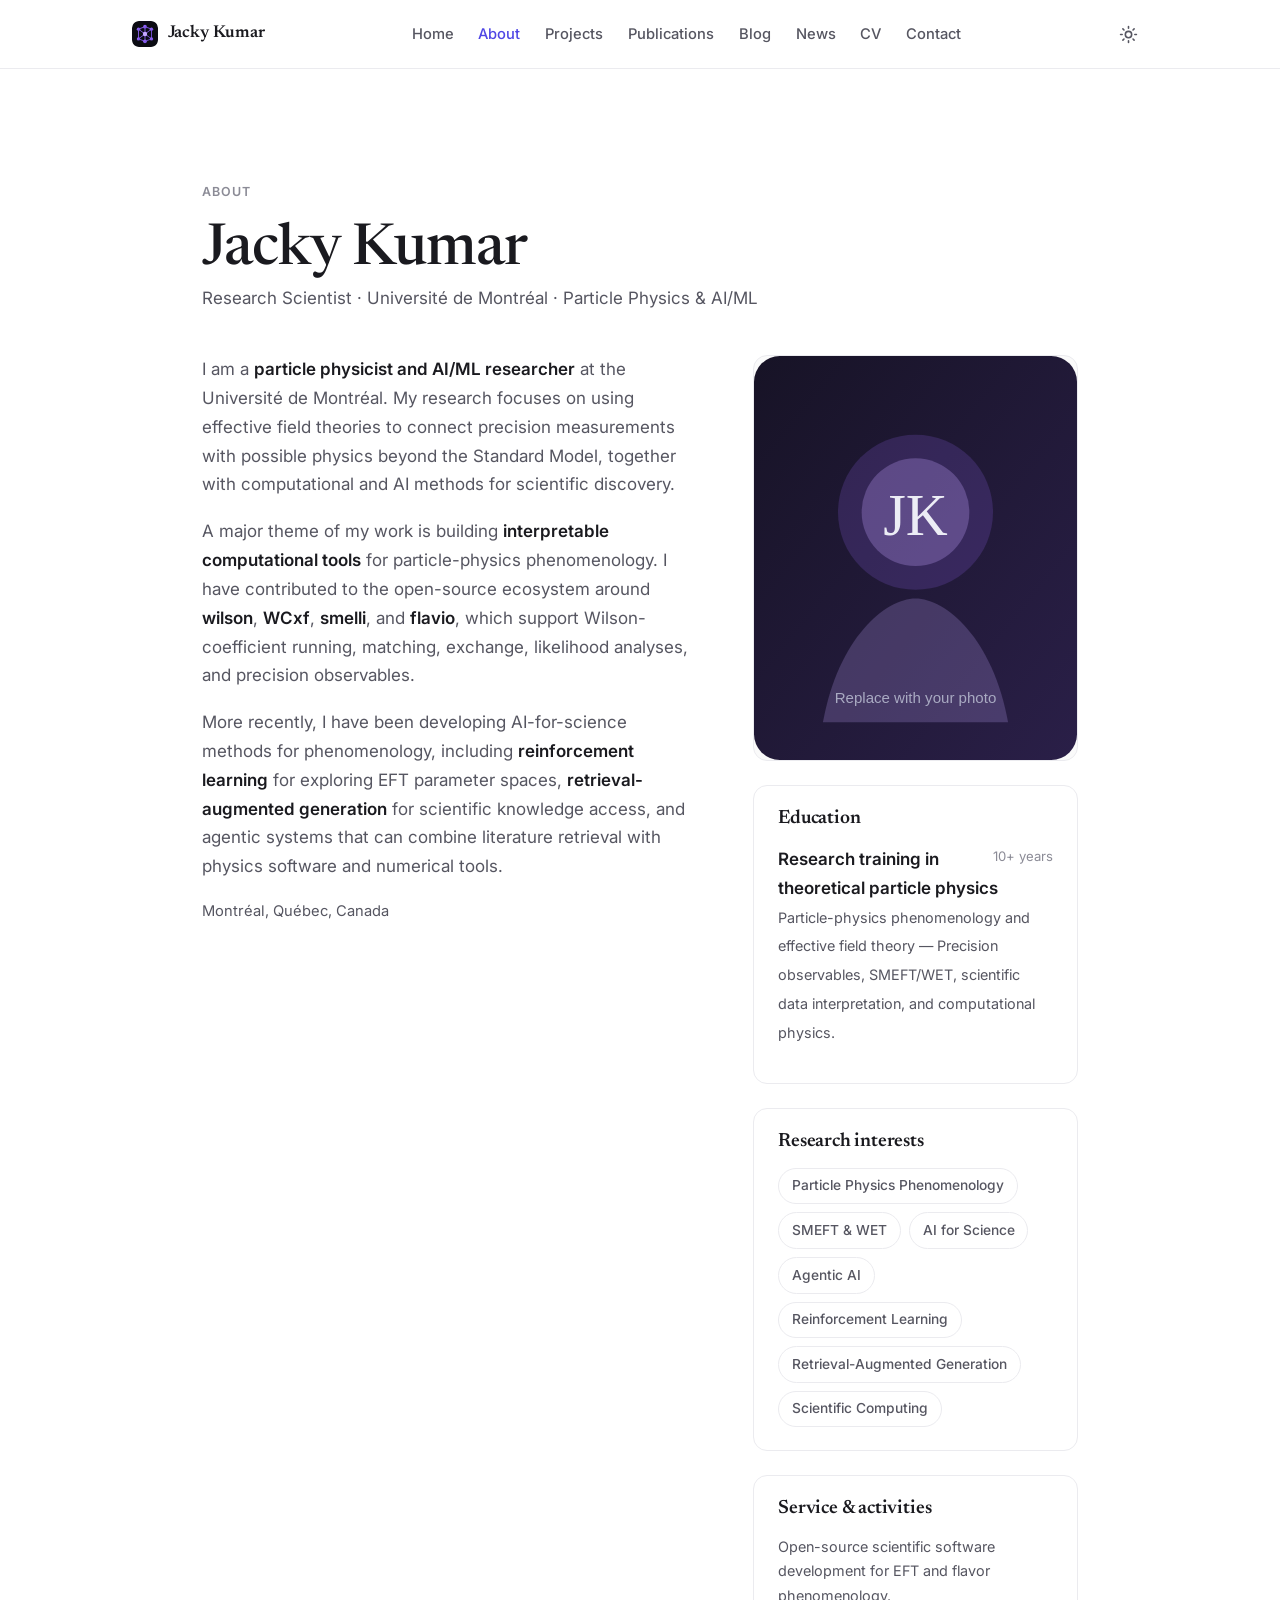
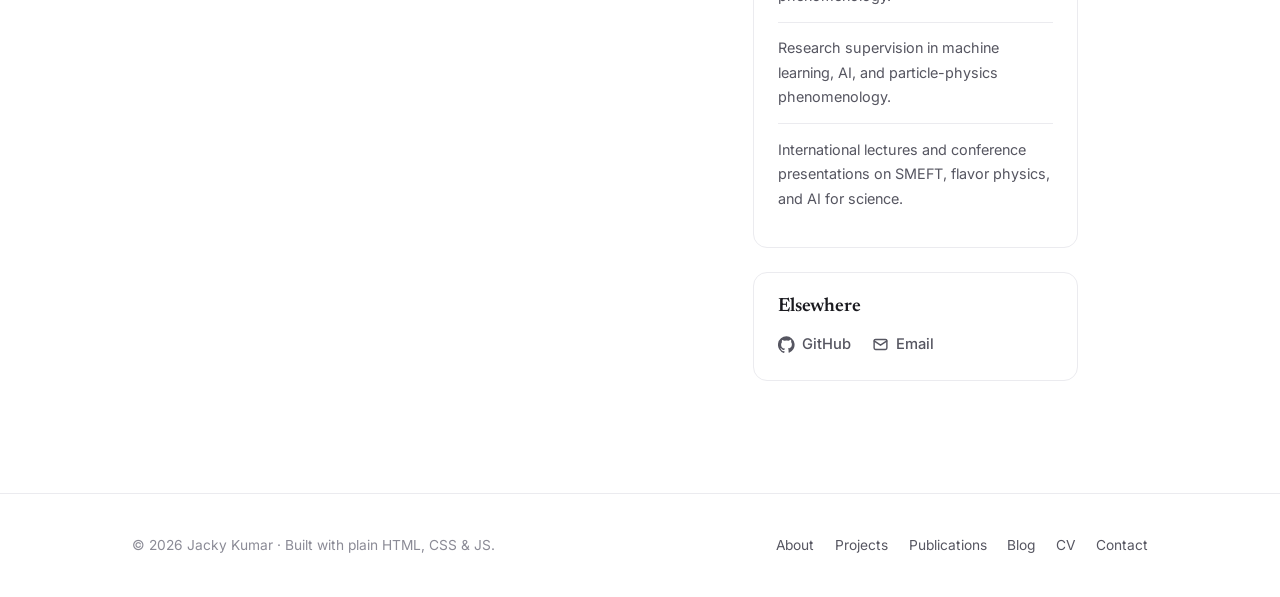
==== about.html @ 8c5b5168 "Jacky Kumar's Webpage" ====
<!DOCTYPE html>
<html lang="en">
<head>
  <meta charset="UTF-8" />
  <meta name="viewport" content="width=device-width, initial-scale=1.0" />
  <title>About — Jacky Kumar</title>
  <meta name="description" content="About Jacky Kumar — Research Scientist at Université de Montréal working on particle-physics phenomenology, effective field theory, AI for science, and scientific computing." />
  <link rel="canonical" href="https://jackypheno.github.io/about.html" />
  <meta property="og:type" content="profile" />
  <meta property="og:title" content="About — Jacky Kumar" />
  <meta property="og:description" content="Particle physicist and AI/ML researcher — SMEFT/WET, AI for science, and scientific computing." />
  <meta property="og:url" content="https://jackypheno.github.io/about.html" />
  <meta property="og:image" content="https://jackypheno.github.io/assets/img/og-image.svg" />
  <meta name="twitter:card" content="summary_large_image" />
  <link rel="icon" type="image/svg+xml" href="assets/img/favicon.svg" />
  <link rel="preconnect" href="https://fonts.googleapis.com" />
  <link rel="preconnect" href="https://fonts.gstatic.com" crossorigin />
  <link href="https://fonts.googleapis.com/css2?family=Inter:wght@400;500;600&family=Newsreader:opsz,wght@6..72,400;6..72,500;6..72,600&display=swap" rel="stylesheet" />
  <link rel="stylesheet" href="assets/css/style.css" />
</head>
<body>
  <header class="site-header">
    <nav class="nav" aria-label="Primary">
      <a class="brand" href="index.html"><img class="mark" src="assets/img/favicon.svg" alt="" width="30" height="30" />Jacky Kumar</a>
      <ul class="nav-links" id="nav-links">
        <li><a href="index.html">Home</a></li>
        <li><a href="about.html">About</a></li>
        <li><a href="projects.html" data-match="project">Projects</a></li>
        <li><a href="publications.html">Publications</a></li>
        <li><a href="blog.html" data-match="blog">Blog</a></li>
        <li><a href="news.html">News</a></li>
        <li><a href="cv.html">CV</a></li>
        <li><a href="contact.html">Contact</a></li>
      </ul>
      <div class="nav-right">
        <button class="icon-btn theme-toggle" data-theme-toggle aria-label="Toggle dark mode">
          <svg class="sun" viewBox="0 0 24 24" fill="none" stroke="currentColor" stroke-width="2" stroke-linecap="round"><circle cx="12" cy="12" r="4"/><path d="M12 2v2M12 20v2M4.9 4.9l1.4 1.4M17.7 17.7l1.4 1.4M2 12h2M20 12h2M4.9 19.1l1.4-1.4M17.7 6.3l1.4-1.4"/></svg>
          <svg class="moon" viewBox="0 0 24 24" fill="currentColor"><path d="M21 12.8A9 9 0 1 1 11.2 3a7 7 0 0 0 9.8 9.8Z"/></svg>
        </button>
        <button class="icon-btn nav-toggle" data-nav-toggle aria-label="Menu" aria-expanded="false" aria-controls="nav-links">
          <svg viewBox="0 0 24 24" fill="none" stroke="currentColor" stroke-width="2" stroke-linecap="round"><path d="M4 6h16M4 12h16M4 18h16"/></svg>
        </button>
      </div>
    </nav>
  </header>

  <main>
    <section class="section">
      <div class="container">
        <div class="kicker reveal">About</div>
        <h1 class="reveal" style="max-width:20ch">Jacky Kumar</h1>
        <p class="role reveal" style="color:var(--text-soft)">Research Scientist · Université de Montréal · Particle Physics & AI/ML</p>

        <div class="split mt-4">
          <div class="prose reveal" id="bio"></div>
          <aside class="stack reveal">
            <div class="about-portrait">
              <img src="assets/img/profile.svg" alt="Jacky Kumar"
                   onerror="this.parentNode.innerHTML='&lt;div class=\'portrait-fallback\'&gt;FH&lt;/div&gt;';" />
            </div>
            <div class="info-card">
              <h3>Education</h3>
              <ul class="info-list" id="education"></ul>
            </div>
            <div class="info-card">
              <h3>Research interests</h3>
              <ul class="chips" id="interests" style="margin-top:0.5rem"></ul>
            </div>
            <div class="info-card">
              <h3>Service &amp; activities</h3>
              <ul class="info-list" id="service"></ul>
            </div>
            <div class="info-card">
              <h3>Elsewhere</h3>
              <div class="social-row" id="social" style="margin-top:0.5rem"></div>
            </div>
          </aside>
        </div>
      </div>
    </section>
  </main>

  <footer class="site-footer">
    <div class="footer-inner">
      <p>© <span id="year"></span> Jacky Kumar · Built with plain HTML, CSS &amp; JS.</p>
      <nav class="footer-nav" aria-label="Footer">
        <a href="about.html">About</a><a href="projects.html">Projects</a><a href="publications.html">Publications</a><a href="blog.html">Blog</a><a href="cv.html">CV</a><a href="contact.html">Contact</a>
      </nav>
    </div>
  </footer>

  <script src="assets/data/site.js"></script>
  <script src="assets/js/main.js"></script>
  <script src="assets/js/render.js"></script>
  <script>
    document.getElementById("year").textContent = new Date().getFullYear();
    var S = window.SITE, I = window.ICONS;
    // bio
    document.getElementById("bio").innerHTML = S.bio.map(function (p) { return "<p>" + p + "</p>"; }).join("") +
      '<p class="muted" style="font-size:0.92rem">' + S.profile.location + '</p>';
    // education
    document.getElementById("education").innerHTML = S.education.map(function (e) {
      return '<li><span class="period">' + (e.period || "") + '</span><span class="primary">' + e.degree + '</span><br><span class="secondary">' + e.org + (e.note ? ' — ' + e.note : "") + '</span></li>';
    }).join("");
    // interests
    Render.interests("interests");
    // service
    document.getElementById("service").innerHTML = S.service.map(function (s) { return '<li class="secondary">' + s + '</li>'; }).join("");
    // social
    var L = S.profile.links, social = "";
    function link(url, icon, label) { return url ? '<a href="' + url + '" target="_blank" rel="noopener">' + I[icon] + label + '</a>' : ""; }
    social += link(L.github, "github", "GitHub");
    social += link(L.scholar, "scholar", "Scholar");
    social += link(L.openreview, "openreview", "OpenReview");
    social += link(L.dblp, "dblp", "DBLP");
    social += link(L.linkedin, "linkedin", "LinkedIn");
    social += '<a href="mailto:' + S.profile.email + '">' + I.mail + 'Email</a>';
    document.getElementById("social").innerHTML = social;
  </script>
</body>
</html>
---- assets/css/style.css ----
/* ==========================================================================
   Jacky Kumar — academic site
   Minimal by design: two fonts, one accent, whitespace does the work.
   ========================================================================== */

:root {
  /* near-white surfaces */
  --bg: #ffffff;
  --bg-soft: #fafafa;
  --surface: #ffffff;
  --border: #ebebef;
  --border-strong: #dcdce2;

  /* text — hierarchy via weight/size, not colour */
  --text: #1a1a1f;
  --text-soft: #565661;
  --text-faint: #8b8b96;

  /* one accent, used sparingly */
  --accent: #4f46e5;
  --accent-soft: #f0efff;

  --font-sans: "Inter", ui-sans-serif, system-ui, -apple-system, "Segoe UI", Roboto, Helvetica, Arial, sans-serif;
  --font-serif: "Newsreader", ui-serif, Georgia, "Times New Roman", serif;

  --maxw: 940px;
  --maxw-wide: 1080px;
  --radius: 14px;
  --radius-sm: 10px;
  --shadow: 0 1px 3px rgba(20, 20, 40, 0.05);
  --shadow-hover: 0 6px 24px rgba(20, 20, 40, 0.07);
  --space: clamp(4rem, 9vw, 7rem);
  --header-h: 68px;
}

[data-theme="dark"] {
  --bg: #0f0f13;
  --bg-soft: #131318;
  --surface: #16161c;
  --border: #26262e;
  --border-strong: #33333d;
  --text: #ededf2;
  --text-soft: #a6a6b3;
  --text-faint: #71717f;
  --accent: #a29bff;
  --accent-soft: #1c1b2e;
  --shadow: 0 1px 3px rgba(0, 0, 0, 0.4);
  --shadow-hover: 0 8px 30px rgba(0, 0, 0, 0.45);
}

*, *::before, *::after { box-sizing: border-box; }
html { -webkit-text-size-adjust: 100%; scroll-behavior: smooth; }
@media (prefers-reduced-motion: reduce) {
  html { scroll-behavior: auto; }
  *, *::before, *::after { animation: none !important; transition: none !important; }
}
body {
  margin: 0;
  font-family: var(--font-sans);
  background: var(--bg);
  color: var(--text);
  font-size: 17px;
  line-height: 1.7;
  -webkit-font-smoothing: antialiased;
  text-rendering: optimizeLegibility;
  transition: background 0.3s ease, color 0.3s ease;
}
img { max-width: 100%; display: block; }
a { color: var(--accent); text-decoration: none; }
a:hover { text-decoration: underline; text-underline-offset: 3px; }

h1, h2, h3, h4 { font-family: var(--font-serif); font-weight: 500; line-height: 1.15; letter-spacing: -0.015em; color: var(--text); margin: 0; }
h1 { font-size: clamp(2.4rem, 5.5vw, 3.6rem); }
h2 { font-size: clamp(1.6rem, 3.2vw, 2.2rem); }
h3 { font-size: 1.2rem; font-weight: 600; letter-spacing: -0.01em; }
p { margin: 0 0 1.1rem; }
:focus-visible { outline: 2px solid var(--accent); outline-offset: 3px; border-radius: 3px; }
::selection { background: var(--accent-soft); }

.container { max-width: var(--maxw); margin: 0 auto; padding: 0 clamp(1.25rem, 5vw, 2rem); }
.container--wide { max-width: var(--maxw-wide); }
.section { padding: var(--space) 0; }
.section + .section { border-top: 1px solid var(--border); }
.muted { color: var(--text-soft); }
.faint { color: var(--text-faint); }
.center { text-align: center; }
.sr-only { position: absolute; width: 1px; height: 1px; padding: 0; margin: -1px; overflow: hidden; clip: rect(0,0,0,0); border: 0; }

/* small section label */
.kicker {
  font-size: 0.78rem; font-weight: 600; letter-spacing: 0.09em; text-transform: uppercase;
  color: var(--text-faint); margin-bottom: 1rem;
}

/* ---------------------------------------------------------------- header */
.site-header {
  position: sticky; top: 0; z-index: 50;
  background: var(--bg);
  border-bottom: 1px solid var(--border);
}
.nav {
  height: var(--header-h);
  display: flex; align-items: center; justify-content: space-between;
  max-width: var(--maxw-wide); margin: 0 auto; padding: 0 clamp(1.25rem, 5vw, 2rem);
}
.brand { display: flex; align-items: center; gap: 0.6rem; font-family: var(--font-serif); font-weight: 600; font-size: 1.08rem; color: var(--text); letter-spacing: -0.01em; }
.brand:hover { text-decoration: none; }
.brand .mark { width: 26px; height: 26px; flex: none; border-radius: 7px; }
.nav-links { display: flex; align-items: center; gap: 0.15rem; list-style: none; margin: 0; padding: 0; }
.nav-links a {
  color: var(--text-soft); font-size: 0.92rem; font-weight: 500;
  padding: 0.4rem 0.7rem; border-radius: 8px;
}
.nav-links a:hover { color: var(--text); text-decoration: none; }
.nav-links a.active { color: var(--accent); }
.nav-right { display: flex; align-items: center; gap: 0.3rem; }

.icon-btn {
  display: inline-grid; place-items: center; width: 40px; height: 40px; border-radius: 9px;
  background: transparent; border: 1px solid transparent; color: var(--text-soft); cursor: pointer;
  transition: color 0.15s, border-color 0.15s;
}
.icon-btn:hover { color: var(--text); border-color: var(--border-strong); }
.icon-btn svg { width: 19px; height: 19px; }
.theme-toggle .moon { display: none; }
[data-theme="dark"] .theme-toggle .sun { display: none; }
[data-theme="dark"] .theme-toggle .moon { display: block; }
.nav-toggle { display: none; }

@media (max-width: 760px) {
  .nav-toggle { display: inline-grid; }
  .nav-links {
    position: fixed; inset: var(--header-h) 0 auto 0; flex-direction: column; align-items: stretch; gap: 0;
    background: var(--surface); border-bottom: 1px solid var(--border);
    padding: 0.6rem clamp(1.25rem, 5vw, 2rem) 1rem;
    transform: translateY(-6px); opacity: 0; pointer-events: none;
    transition: opacity 0.16s ease, transform 0.16s ease;
  }
  .nav-links.open { transform: translateY(0); opacity: 1; pointer-events: auto; }
  .nav-links a { padding: 0.7rem 0.2rem; font-size: 1rem; border-bottom: 1px solid var(--border); }
  .nav-links li:last-child a { border-bottom: 0; }
}

/* ------------------------------------------------------------------- hero */
.hero { padding: clamp(3.5rem, 9vw, 6.5rem) 0 var(--space); }
.hero-layout { display: grid; grid-template-columns: 1fr 300px; gap: clamp(2rem, 6vw, 4.5rem); align-items: center; }
@media (max-width: 820px) { .hero-layout { grid-template-columns: 1fr; gap: 2.5rem; } .hero-portrait { order: -1; } }
.hero-eyebrow { font-size: 0.82rem; font-weight: 600; letter-spacing: 0.08em; text-transform: uppercase; color: var(--accent); margin-bottom: 1.4rem; }
.hero h1 { margin-bottom: 1rem; }
.hero .role { font-size: 1.2rem; color: var(--text); font-weight: 500; margin-bottom: 0.3rem; }
.hero .affil { color: var(--text-faint); font-size: 1rem; margin-bottom: 1.8rem; }
.hero .lede { font-size: 1.16rem; color: var(--text-soft); max-width: 46ch; margin-bottom: 2rem; }
.hero-actions { display: flex; flex-wrap: wrap; gap: 0.7rem; align-items: center; }

.hero-portrait { width: 300px; max-width: 72vw; aspect-ratio: 4 / 5; justify-self: end; }
@media (max-width: 820px) { .hero-portrait { justify-self: start; width: 240px; } }
.hero-portrait .frame { width: 100%; height: 100%; border-radius: var(--radius); overflow: hidden; border: 1px solid var(--border); background: var(--bg-soft); }
.hero-portrait img { width: 100%; height: 100%; object-fit: cover; object-position: 50% 30%; }
.portrait-fallback {
  width: 100%; height: 100%; display: grid; place-items: center;
  font-family: var(--font-serif); font-weight: 500; font-size: 3rem; color: var(--accent);
  background: var(--accent-soft);
}

/* ---------------------------------------------------------------- buttons */
.btn {
  display: inline-flex; align-items: center; gap: 0.45rem;
  font-weight: 500; font-size: 0.94rem; line-height: 1;
  padding: 0.72rem 1.15rem; border-radius: 9px; cursor: pointer;
  border: 1px solid var(--border-strong); background: var(--surface); color: var(--text);
  transition: border-color 0.15s, color 0.15s, background 0.15s;
}
.btn:hover { border-color: var(--text-faint); text-decoration: none; }
.btn svg { width: 16px; height: 16px; }
.btn--primary { background: var(--accent); border-color: var(--accent); color: #fff; }
.btn--primary:hover { background: var(--accent); border-color: var(--accent); opacity: 0.92; color: #fff; }
.btn--sm { padding: 0.5rem 0.85rem; font-size: 0.86rem; }
.textlink { color: var(--accent); font-weight: 500; font-size: 0.94rem; }

/* -------------------------------------------------------------- section head */
.section-head { margin-bottom: 2.5rem; }
.section-head h2 { max-width: 24ch; }
.section-head p { margin: 0.7rem 0 0; color: var(--text-soft); max-width: 52ch; }
.head-row { display: flex; align-items: baseline; justify-content: space-between; gap: 1rem; flex-wrap: wrap; }

/* --------------------------------------------------------------- chips */
.chips { display: flex; flex-wrap: wrap; gap: 0.5rem; padding: 0; margin: 0; list-style: none; }
.chip {
  font-size: 0.86rem; font-weight: 500; color: var(--text-soft);
  border: 1px solid var(--border); padding: 0.35rem 0.8rem; border-radius: 999px;
}

/* --------------------------------------------------------- project cards */
.card-grid { display: grid; grid-template-columns: repeat(auto-fill, minmax(300px, 1fr)); gap: 1.2rem; }
.pcard {
  display: flex; flex-direction: column;
  background: var(--surface); border: 1px solid var(--border); border-radius: var(--radius);
  overflow: hidden;
  transition: border-color 0.18s ease, box-shadow 0.18s ease;
}
.pcard:hover { border-color: var(--border-strong); box-shadow: var(--shadow-hover); }
.pcard-thumb { display: block; height: 130px; background: var(--accent-soft); border-bottom: 1px solid var(--border); }
.pcard-thumb .thumb-svg { width: 100%; height: 100%; display: block; }
.pcard-body { display: flex; flex-direction: column; gap: 0.7rem; padding: 1.35rem 1.5rem 1.4rem; flex: 1; }
.pcard h3 { font-size: 1.24rem; font-family: var(--font-serif); font-weight: 600; letter-spacing: -0.01em; }
.pcard h3 a { color: var(--text); }
.pcard h3 a:hover { color: var(--accent); text-decoration: none; }
.pcard .teaser { color: var(--text-soft); font-size: 0.96rem; margin: 0; flex: 1; }
.pcard-links { display: flex; flex-wrap: wrap; align-items: center; gap: 0.6rem 0.9rem; margin-top: 0.4rem; }
.pcard-links .details { margin-left: auto; font-size: 0.88rem; font-weight: 500; color: var(--accent); }
.pcard-links .details:hover { text-decoration: none; }

/* status badge — neutral by default; accent for confirmed work */
.badge {
  display: inline-flex; align-items: center; gap: 0.4rem; align-self: flex-start;
  font-size: 0.74rem; font-weight: 600; letter-spacing: 0.02em;
  padding: 0.26rem 0.62rem; border-radius: 999px;
  border: 1px solid var(--border-strong); color: var(--text-soft); background: transparent;
}
.badge::before { content: ""; width: 6px; height: 6px; border-radius: 50%; background: var(--text-faint); }
.badge--accepted, .badge--published { color: var(--accent); border-color: color-mix(in srgb, var(--accent) 30%, var(--border)); }
.badge--accepted::before, .badge--published::before { background: var(--accent); }

/* inline link pills (publications, cards, detail) */
.pill {
  display: inline-flex; align-items: center; gap: 0.34rem;
  font-size: 0.85rem; font-weight: 500; color: var(--text-soft);
}
.pill:hover { color: var(--accent); text-decoration: none; }
.pill svg { width: 14px; height: 14px; }

/* -------------------------------------------------------- publications */
.pub-controls { display: flex; flex-wrap: wrap; gap: 0.4rem; margin-bottom: 2rem; }
.pub-controls button {
  font: inherit; font-size: 0.86rem; font-weight: 500; cursor: pointer;
  padding: 0.35rem 0.85rem; border-radius: 999px;
  border: 1px solid var(--border); background: transparent; color: var(--text-soft);
  transition: color 0.15s, border-color 0.15s;
}
.pub-controls button:hover { color: var(--text); border-color: var(--border-strong); }
.pub-controls button.active { color: var(--accent); border-color: color-mix(in srgb, var(--accent) 35%, var(--border)); }

.pub-list { display: flex; flex-direction: column; }
.pub { display: grid; grid-template-columns: 56px 1fr; gap: 1.2rem; padding: 1.6rem 0; border-top: 1px solid var(--border); }
.pub:first-child { border-top: 0; }
.pub-year { font-family: var(--font-serif); font-size: 1.05rem; color: var(--text-faint); padding-top: 0.15rem; }
.pub-main h3 { font-size: 1.12rem; font-family: var(--font-serif); font-weight: 600; line-height: 1.3; margin-bottom: 0.4rem; }
.pub-main h3 a { color: var(--text); }
.pub-main h3 a:hover { color: var(--accent); text-decoration: none; }
.pub-authors { color: var(--text-soft); font-size: 0.92rem; margin: 0 0 0.15rem; }
.pub-venue { color: var(--text-faint); font-size: 0.9rem; font-style: italic; margin: 0 0 0.85rem; }
.pub-links { display: flex; flex-wrap: wrap; gap: 0.6rem 1rem; align-items: center; }
@media (max-width: 520px) { .pub { grid-template-columns: 1fr; gap: 0.4rem; } }

/* --------------------------------------------------------------- prose */
.prose { max-width: 68ch; }
.prose p, .prose li { color: var(--text-soft); }
.prose h2 { margin: 2.8rem 0 1rem; }
.prose h2:first-child { margin-top: 0; }
.prose h3 { margin: 2rem 0 0.6rem; }
.prose ul { padding-left: 1.15rem; margin: 0 0 1.1rem; }
.prose li { margin-bottom: 0.5rem; }
.prose strong { color: var(--text); font-weight: 600; }

/* ------------------------------------------------------ project detail */
.detail-hero { padding: clamp(2.5rem, 6vw, 4rem) 0 clamp(2rem, 4vw, 3rem); border-bottom: 1px solid var(--border); }
.breadcrumb { font-size: 0.86rem; color: var(--text-faint); margin-bottom: 1.4rem; }
.breadcrumb a { color: var(--text-soft); }
.detail-hero h1 { font-size: clamp(2rem, 4.5vw, 2.9rem); margin: 0.8rem 0 0.8rem; }
.detail-hero .subtitle { font-size: 1.15rem; color: var(--text-soft); max-width: 52ch; margin: 0; }
.detail-cat { font-size: 0.78rem; font-weight: 600; letter-spacing: 0.08em; text-transform: uppercase; color: var(--text-faint); }
.detail-authors { color: var(--text); font-size: 1.05rem; margin: 1rem 0 0; }
.detail-authors strong { font-weight: 600; }
.detail-meta { display: flex; flex-wrap: wrap; gap: 0.6rem 1rem; align-items: center; color: var(--text-soft); font-size: 0.92rem; margin-top: 0.8rem; }
.detail-venue em { font-style: italic; }
.detail-links { display: flex; flex-wrap: wrap; gap: 0.7rem; margin-top: 1.6rem; }
.detail-body h2 { font-size: 1.35rem; }
.figure-grid { display: grid; grid-template-columns: repeat(auto-fit, minmax(240px, 1fr)); gap: 1rem; margin: 0.5rem 0 1.1rem; }
.figure-grid figure { margin: 0; border: 1px solid var(--border); border-radius: var(--radius-sm); overflow: hidden; background: var(--surface); }
.figure-grid img { width: 100%; background: #fff; }
.figure-grid figcaption { font-size: 0.83rem; color: var(--text-faint); padding: 0.65rem 0.85rem; }
.poster-embed { width: 100%; aspect-ratio: 16 / 9; border: 1px solid var(--border); border-radius: var(--radius-sm); overflow: hidden; background: var(--bg-soft); margin: 0.4rem 0 1rem; }
.poster-embed iframe { width: 100%; height: 100%; border: 0; display: block; }
@media (max-width: 620px) { .poster-embed { aspect-ratio: 3 / 4; } }
.todo-note {
  border: 1px dashed var(--border-strong); border-radius: var(--radius-sm);
  padding: 0.85rem 1.05rem; color: var(--text-soft); font-size: 0.92rem; background: var(--bg-soft);
}
.todo-note code { font-size: 0.85em; background: var(--surface); border: 1px solid var(--border); padding: 0.05rem 0.35rem; border-radius: 5px; }

/* -------------------------------------------------------------- timeline */
.timeline { display: flex; flex-direction: column; }
.tl-item { display: grid; grid-template-columns: 92px 1fr; gap: 1.4rem; padding: 1.3rem 0; border-top: 1px solid var(--border); }
.tl-item:first-child { border-top: 0; }
.tl-date { font-size: 0.82rem; font-weight: 600; letter-spacing: 0.04em; text-transform: uppercase; color: var(--text-faint); padding-top: 0.1rem; }
.tl-body { color: var(--text-soft); }
@media (max-width: 520px) { .tl-item { grid-template-columns: 1fr; gap: 0.3rem; } }

/* ------------------------------------------------------------ layout */
.split { display: grid; grid-template-columns: 1.5fr 1fr; gap: clamp(2rem, 5vw, 4rem); align-items: start; }
@media (max-width: 820px) { .split { grid-template-columns: 1fr; gap: 2.5rem; } }
.grid-2 { display: grid; grid-template-columns: repeat(auto-fit, minmax(240px, 1fr)); gap: 1.2rem; }
.stack { display: flex; flex-direction: column; gap: 1.5rem; }

.info-block h3 { margin-bottom: 0.9rem; }
.info-card { border: 1px solid var(--border); border-radius: var(--radius); padding: 1.4rem 1.5rem; }
.info-card h3 { margin-bottom: 0.9rem; }
.info-list { list-style: none; padding: 0; margin: 0; }
.info-list li { padding: 0.85rem 0; border-top: 1px solid var(--border); }
.info-list li:first-child { border-top: 0; padding-top: 0; }
.info-list .primary { color: var(--text); font-weight: 600; }
.info-list .secondary { color: var(--text-soft); font-size: 0.9rem; }
.info-list .period { color: var(--text-faint); font-size: 0.82rem; float: right; margin-left: 1rem; }

.about-portrait { width: 100%; aspect-ratio: 4 / 5; border-radius: var(--radius); overflow: hidden; border: 1px solid var(--border); background: var(--bg-soft); }
.about-portrait img { width: 100%; height: 100%; object-fit: cover; object-position: 50% 30%; }

.social-row { display: flex; flex-wrap: wrap; gap: 0.5rem 1.3rem; }
.social-row a { display: inline-flex; align-items: center; gap: 0.45rem; font-size: 0.92rem; color: var(--text-soft); font-weight: 500; }
.social-row a:hover { color: var(--accent); text-decoration: none; }
.social-row svg { width: 17px; height: 17px; }

.contact-lead { font-family: var(--font-serif); font-size: clamp(1.5rem, 4vw, 2.4rem); font-weight: 500; letter-spacing: -0.01em; }
.contact-lead a { color: var(--text); border-bottom: 2px solid var(--accent-soft); }
.contact-lead a:hover { color: var(--accent); text-decoration: none; }

/* --------------------------------------------------------------- footer */
.site-footer { border-top: 1px solid var(--border); padding: 2.5rem 0; }
.footer-inner { display: flex; flex-wrap: wrap; justify-content: space-between; gap: 1rem; align-items: center; max-width: var(--maxw-wide); margin: 0 auto; padding: 0 clamp(1.25rem, 5vw, 2rem); }
.footer-inner p { margin: 0; color: var(--text-faint); font-size: 0.86rem; }
.footer-nav { display: flex; gap: 1.3rem; flex-wrap: wrap; }
.footer-nav a { color: var(--text-soft); font-size: 0.86rem; }

/* ---------------------------------------------------------------- blog */
.post-hero { padding: clamp(2.5rem, 6vw, 4rem) 0 clamp(1.6rem, 3vw, 2.2rem); border-bottom: 1px solid var(--border); }
.post-hero .breadcrumb { margin-bottom: 1.2rem; }
.post-hero h1 { font-size: clamp(2rem, 4.8vw, 3.1rem); margin: 0.6rem 0 1rem; max-width: 20ch; }
.post-hero .dek { font-size: 1.15rem; color: var(--text-soft); max-width: 56ch; margin: 0; }
.post-meta { color: var(--text-faint); font-size: 0.9rem; display: flex; flex-wrap: wrap; gap: 0.4rem 0.8rem; align-items: center; }
.post-body { padding: clamp(2rem, 5vw, 3.5rem) 0 var(--space); }
.post-body .prose { margin: 0 auto; }
.post-body h2 { margin: 2.8rem 0 1rem; }
.post-body h2:first-of-type { margin-top: 0; }
.post-body figure { margin: 2rem 0; border: 1px solid var(--border); border-radius: var(--radius-sm); overflow: hidden; background: var(--surface); }
.post-body figure img { width: 100%; background: #fff; display: block; }
.post-body figure figcaption { font-size: 0.85rem; color: var(--text-faint); padding: 0.75rem 0.95rem; }

/* key-idea callout */
.callout { border-left: 3px solid var(--accent); background: var(--accent-soft); border-radius: 0 var(--radius-sm) var(--radius-sm) 0; padding: 1rem 1.25rem; margin: 1.8rem 0; }
.callout p { color: var(--text); margin: 0; }
.callout p + p { margin-top: 0.6rem; }
.callout .label { display: block; font-size: 0.72rem; font-weight: 700; letter-spacing: 0.08em; text-transform: uppercase; color: var(--accent); margin-bottom: 0.45rem; }

/* project "how it works" diagram + In-brief explainer */
.callout.nutshell { margin: 0 0 1.2rem; }
.diagram-fig { margin: 0.4rem 0 1.6rem; border: 1px solid var(--border); border-radius: var(--radius-sm); background: var(--surface); padding: 1.2rem 1.1rem 0.4rem; }
.diagram-fig .diagram-svg { width: 100%; height: auto; display: block; }
.diagram-fig figcaption { text-align: center; font-size: 0.76rem; letter-spacing: 0.05em; text-transform: uppercase; color: var(--text-faint); padding: 0.7rem 0 0.3rem; }
@keyframes dgflow { to { stroke-dashoffset: -12; } }
@keyframes dgpulse { 0%, 100% { opacity: 0.4; } 50% { opacity: 1; } }
.diagram-svg .dg-flow { stroke-dasharray: 6 6; animation: dgflow 1.05s linear infinite; }
.diagram-svg .dg-pulse { animation: dgpulse 2.2s ease-in-out infinite; }

/* unifying diagram */
.diagram { width: 100%; height: auto; display: block; margin: 1.6rem 0; }
.diagram-wrap { border: 1px solid var(--border); border-radius: var(--radius-sm); background: var(--surface); padding: 1.4rem; margin: 1.8rem 0; }
.diagram-wrap figcaption { font-size: 0.85rem; color: var(--text-faint); margin-top: 0.6rem; text-align: center; }

/* compact comparison table */
.post-body .table-wrap { overflow-x: auto; margin: 1.6rem 0; }
.post-body table { border-collapse: collapse; width: 100%; font-size: 0.92rem; }
.post-body th, .post-body td { text-align: left; padding: 0.7rem 0.9rem; border-bottom: 1px solid var(--border); vertical-align: top; }
.post-body thead th { color: var(--text-faint); font-weight: 600; font-size: 0.8rem; letter-spacing: 0.03em; text-transform: uppercase; }
.post-body tbody tr:last-child td { border-bottom: 0; }

/* KaTeX: keep long display math scrollable on mobile */
.katex-display { overflow-x: auto; overflow-y: hidden; padding: 0.3rem 0; margin: 1.3rem 0; }
.katex { font-size: 1.05em; }

/* subtle scroll reveal (scroll-triggered, not autoplay) */
.reveal { opacity: 0; transform: translateY(10px); transition: opacity 0.55s ease, transform 0.55s ease; }
.reveal.in { opacity: 1; transform: none; }

/* utilities */
.mt-1 { margin-top: 0.6rem; } .mt-2 { margin-top: 1.1rem; } .mt-3 { margin-top: 1.8rem; } .mt-4 { margin-top: 2.6rem; }
.mb-0 { margin-bottom: 0; }
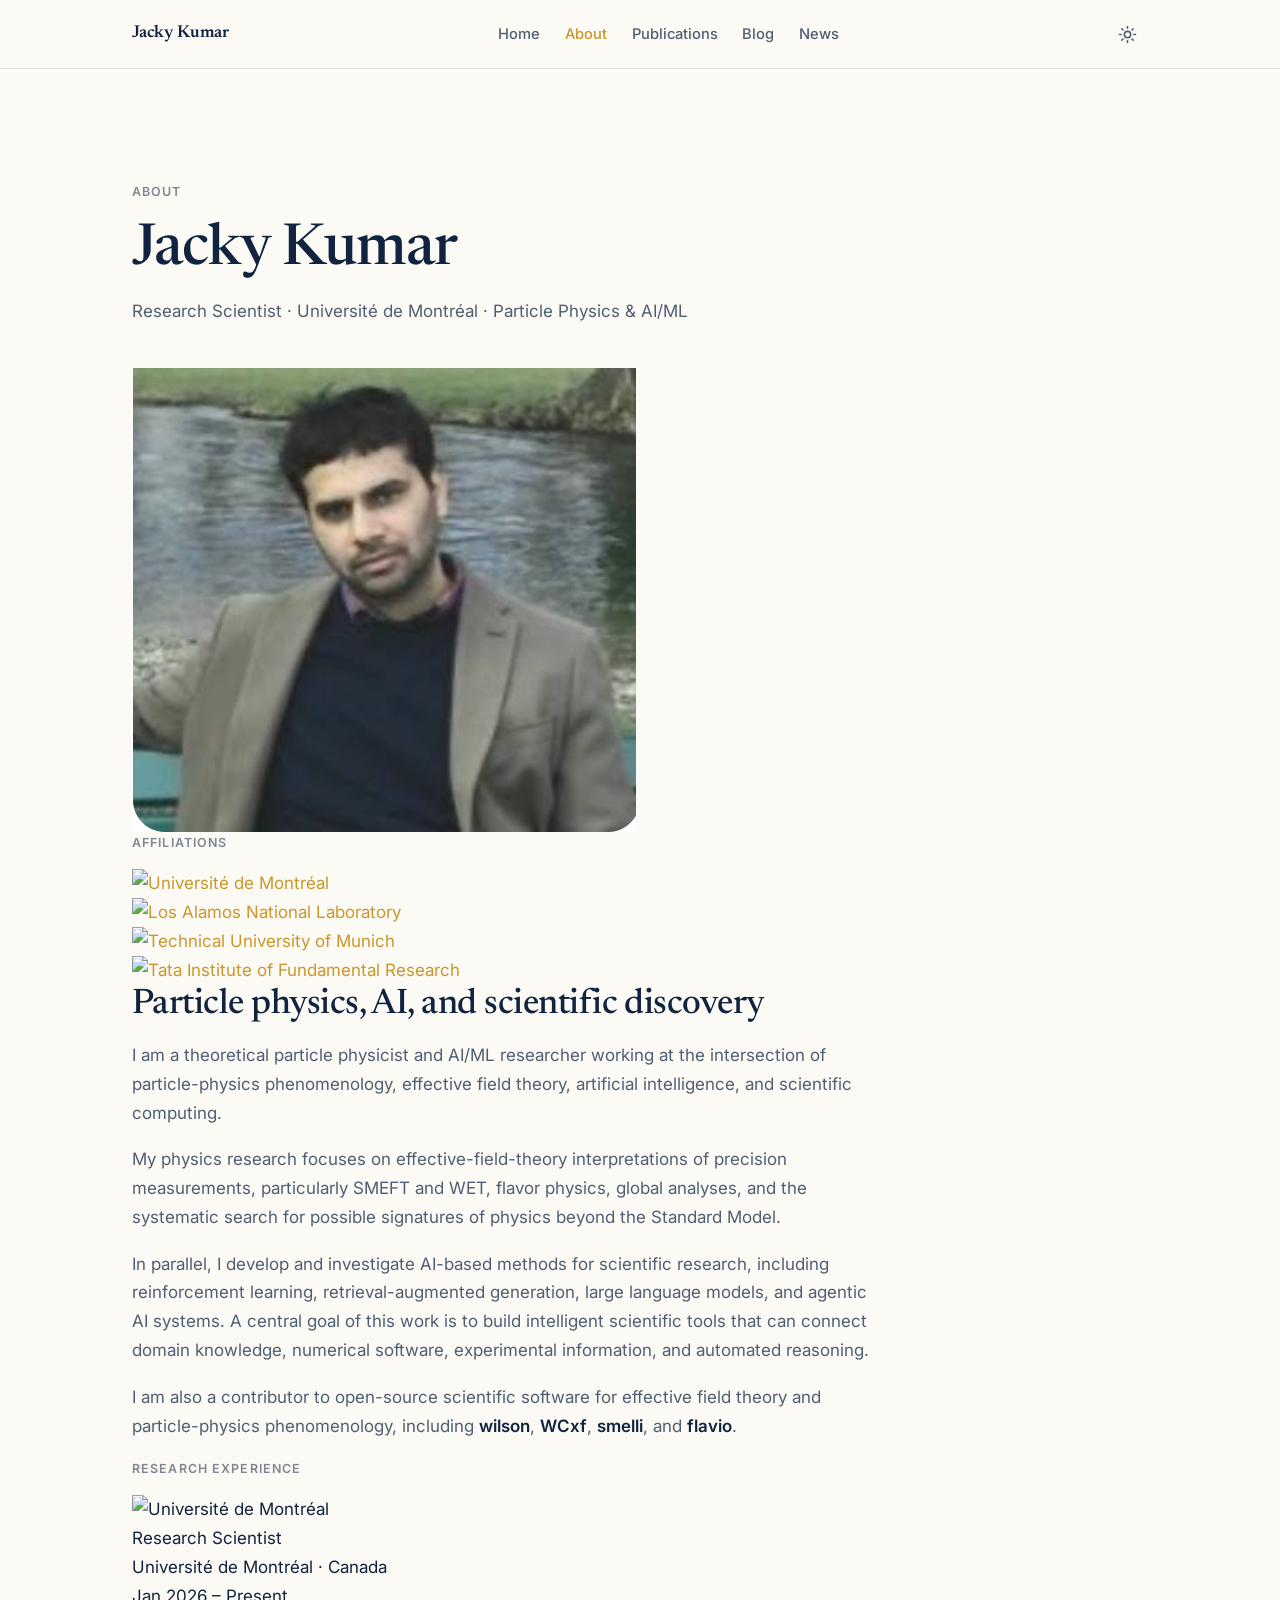
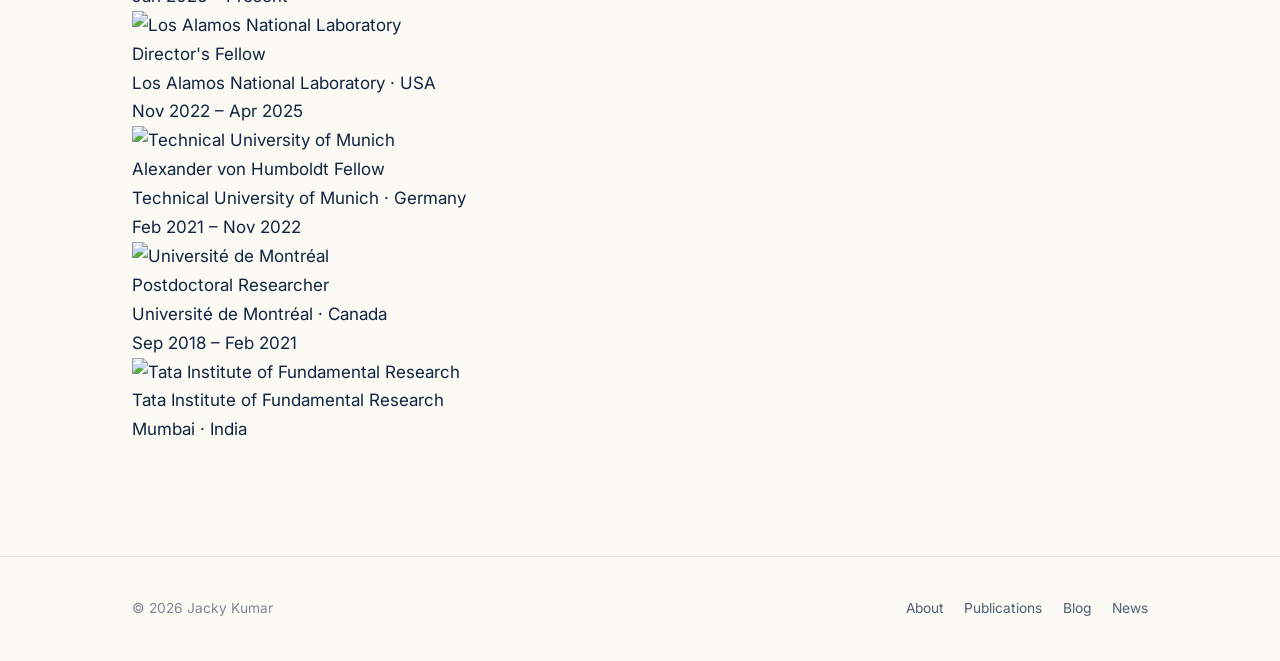
==== commit 617f5bf1: "Update about.html" ====
--- a/about.html
+++ b/about.html
@@ -1,121 +1,659 @@
 <!DOCTYPE html>
 <html lang="en">
+
 <head>
   <meta charset="UTF-8" />
   <meta name="viewport" content="width=device-width, initial-scale=1.0" />
+
   <title>About — Jacky Kumar</title>
-  <meta name="description" content="About Jacky Kumar — Research Scientist at Université de Montréal working on particle-physics phenomenology, effective field theory, AI for science, and scientific computing." />
-  <link rel="canonical" href="https://jackypheno.github.io/about.html" />
+
+  <meta
+    name="description"
+    content="About Jacky Kumar — Research Scientist at Université de Montréal working on particle-physics phenomenology, effective field theory, AI for science, and scientific computing."
+  />
+
+  <link
+    rel="canonical"
+    href="https://jackypheno.github.io/jacky.kumar/about.html"
+  />
+
   <meta property="og:type" content="profile" />
-  <meta property="og:title" content="About — Jacky Kumar" />
-  <meta property="og:description" content="Particle physicist and AI/ML researcher — SMEFT/WET, AI for science, and scientific computing." />
-  <meta property="og:url" content="https://jackypheno.github.io/about.html" />
-  <meta property="og:image" content="https://jackypheno.github.io/assets/img/og-image.svg" />
-  <meta name="twitter:card" content="summary_large_image" />
-  <link rel="icon" type="image/svg+xml" href="assets/img/favicon.svg" />
-  <link rel="preconnect" href="https://fonts.googleapis.com" />
-  <link rel="preconnect" href="https://fonts.gstatic.com" crossorigin />
-  <link href="https://fonts.googleapis.com/css2?family=Inter:wght@400;500;600&family=Newsreader:opsz,wght@6..72,400;6..72,500;6..72,600&display=swap" rel="stylesheet" />
-  <link rel="stylesheet" href="assets/css/style.css" />
+
+  <meta
+    property="og:title"
+    content="About — Jacky Kumar"
+  />
+
+  <meta
+    property="og:description"
+    content="Particle physicist and AI/ML researcher — SMEFT/WET, AI for science, and scientific computing."
+  />
+
+  <meta
+    property="og:url"
+    content="https://jackypheno.github.io/jacky.kumar/about.html"
+  />
+
+  <meta
+    property="og:image"
+    content="https://jackypheno.github.io/jacky.kumar/assets/img/jacky.png"
+  />
+
+  <meta
+    name="twitter:card"
+    content="summary_large_image"
+  />
+
+  <link rel="icon" href="data:," />
+
+  <link
+    rel="preconnect"
+    href="https://fonts.googleapis.com"
+  />
+
+  <link
+    rel="preconnect"
+    href="https://fonts.gstatic.com"
+    crossorigin
+  />
+
+  <link
+    href="https://fonts.googleapis.com/css2?family=Inter:wght@400;500;600&family=Newsreader:opsz,wght@6..72,400;6..72,500;6..72,600&display=swap"
+    rel="stylesheet"
+  />
+
+  <link
+    rel="stylesheet"
+    href="assets/css/style.css"
+  />
+
 </head>
+
+
 <body>
+
+  <!-- =====================================================
+       HEADER
+       ===================================================== -->
+
   <header class="site-header">
-    <nav class="nav" aria-label="Primary">
-      <a class="brand" href="index.html"><img class="mark" src="assets/img/favicon.svg" alt="" width="30" height="30" />Jacky Kumar</a>
-      <ul class="nav-links" id="nav-links">
-        <li><a href="index.html">Home</a></li>
-        <li><a href="about.html">About</a></li>
-        <li><a href="projects.html" data-match="project">Projects</a></li>
-        <li><a href="publications.html">Publications</a></li>
-        <li><a href="blog.html" data-match="blog">Blog</a></li>
-        <li><a href="news.html">News</a></li>
-        <li><a href="cv.html">CV</a></li>
-        <li><a href="contact.html">Contact</a></li>
+
+    <nav
+      class="nav"
+      aria-label="Primary"
+    >
+
+      <a
+        class="brand"
+        href="index.html"
+      >
+        Jacky Kumar
+      </a>
+
+
+      <ul
+        class="nav-links"
+        id="nav-links"
+      >
+
+        <li>
+          <a href="index.html">
+            Home
+          </a>
+        </li>
+
+        <li>
+          <a href="about.html">
+            About
+          </a>
+        </li>
+
+        <li>
+          <a href="publications.html">
+            Publications
+          </a>
+        </li>
+
+        <li>
+          <a
+            href="blog.html"
+            data-match="blog"
+          >
+            Blog
+          </a>
+        </li>
+
+        <li>
+          <a href="news.html">
+            News
+          </a>
+        </li>
+
       </ul>
+
+
       <div class="nav-right">
-        <button class="icon-btn theme-toggle" data-theme-toggle aria-label="Toggle dark mode">
-          <svg class="sun" viewBox="0 0 24 24" fill="none" stroke="currentColor" stroke-width="2" stroke-linecap="round"><circle cx="12" cy="12" r="4"/><path d="M12 2v2M12 20v2M4.9 4.9l1.4 1.4M17.7 17.7l1.4 1.4M2 12h2M20 12h2M4.9 19.1l1.4-1.4M17.7 6.3l1.4-1.4"/></svg>
-          <svg class="moon" viewBox="0 0 24 24" fill="currentColor"><path d="M21 12.8A9 9 0 1 1 11.2 3a7 7 0 0 0 9.8 9.8Z"/></svg>
+
+        <button
+          class="icon-btn theme-toggle"
+          data-theme-toggle
+          aria-label="Toggle dark mode"
+        >
+
+          <svg
+            class="sun"
+            viewBox="0 0 24 24"
+            fill="none"
+            stroke="currentColor"
+            stroke-width="2"
+            stroke-linecap="round"
+          >
+            <circle cx="12" cy="12" r="4"/>
+
+            <path
+              d="M12 2v2
+                 M12 20v2
+                 M4.9 4.9l1.4 1.4
+                 M17.7 17.7l1.4 1.4
+                 M2 12h2
+                 M20 12h2
+                 M4.9 19.1l1.4-1.4
+                 M17.7 6.3l1.4-1.4"
+            />
+
+          </svg>
+
+
+          <svg
+            class="moon"
+            viewBox="0 0 24 24"
+            fill="currentColor"
+          >
+            <path
+              d="M21 12.8A9 9 0 1 1
+                 11.2 3
+                 a7 7 0 0 0
+                 9.8 9.8Z"
+            />
+          </svg>
+
         </button>
-        <button class="icon-btn nav-toggle" data-nav-toggle aria-label="Menu" aria-expanded="false" aria-controls="nav-links">
-          <svg viewBox="0 0 24 24" fill="none" stroke="currentColor" stroke-width="2" stroke-linecap="round"><path d="M4 6h16M4 12h16M4 18h16"/></svg>
+
+
+        <button
+          class="icon-btn nav-toggle"
+          data-nav-toggle
+          aria-label="Menu"
+          aria-expanded="false"
+          aria-controls="nav-links"
+        >
+
+          <svg
+            viewBox="0 0 24 24"
+            fill="none"
+            stroke="currentColor"
+            stroke-width="2"
+            stroke-linecap="round"
+          >
+            <path d="M4 6h16M4 12h16M4 18h16"/>
+          </svg>
+
         </button>
+
       </div>
+
     </nav>
+
   </header>
 
+
+  <!-- =====================================================
+       MAIN
+       ===================================================== -->
+
   <main>
+
     <section class="section">
-      <div class="container">
-        <div class="kicker reveal">About</div>
-        <h1 class="reveal" style="max-width:20ch">Jacky Kumar</h1>
-        <p class="role reveal" style="color:var(--text-soft)">Research Scientist · Université de Montréal · Particle Physics & AI/ML</p>
-
-        <div class="split mt-4">
-          <div class="prose reveal" id="bio"></div>
-          <aside class="stack reveal">
-            <div class="about-portrait">
-              <img src="assets/img/profile.svg" alt="Jacky Kumar"
-                   onerror="this.parentNode.innerHTML='&lt;div class=\'portrait-fallback\'&gt;FH&lt;/div&gt;';" />
+
+      <div class="container container--wide">
+
+
+        <div class="kicker reveal">
+          About
+        </div>
+
+
+        <h1
+          class="reveal"
+          style="max-width:20ch"
+        >
+          Jacky Kumar
+        </h1>
+
+
+        <p
+          class="role reveal"
+          style="color:var(--text-soft); margin-top:0.8rem;"
+        >
+          Research Scientist · Université de Montréal ·
+          Particle Physics &amp; AI/ML
+        </p>
+
+
+        <div class="about-jacky-layout mt-4">
+
+
+          <!-- =================================================
+               LEFT: PHOTO + AFFILIATION LOGOS
+               ================================================= -->
+
+          <aside class="about-jacky-sidebar reveal">
+
+
+            <!-- PHOTO -->
+
+            <div class="about-jacky-photo">
+
+              <img
+                src="assets/img/jacky.png"
+                alt="Jacky Kumar"
+              />
+
             </div>
-            <div class="info-card">
-              <h3>Education</h3>
-              <ul class="info-list" id="education"></ul>
+
+
+            <!-- AFFILIATIONS -->
+
+            <div class="about-affiliations">
+
+              <p class="kicker">
+                Affiliations
+              </p>
+
+
+              <div class="affiliation-logo-grid">
+
+
+                <!-- Université de Montréal -->
+
+                <a
+                  class="affiliation-logo"
+                  href="https://www.umontreal.ca/"
+                  target="_blank"
+                  rel="noopener"
+                  title="Université de Montréal"
+                >
+
+                  <img
+                    src="assets/img/udem-logo.png"
+                    alt="Université de Montréal"
+                  />
+
+                </a>
+
+
+                <!-- LANL -->
+
+                <a
+                  class="affiliation-logo"
+                  href="https://www.lanl.gov/"
+                  target="_blank"
+                  rel="noopener"
+                  title="Los Alamos National Laboratory"
+                >
+
+                  <img
+                    src="assets/img/lanl-logo.png"
+                    alt="Los Alamos National Laboratory"
+                  />
+
+                </a>
+
+
+                <!-- TUM -->
+
+                <a
+                  class="affiliation-logo"
+                  href="https://www.tum.de/"
+                  target="_blank"
+                  rel="noopener"
+                  title="Technical University of Munich"
+                >
+
+                  <img
+                    src="assets/img/tum-logo.png"
+                    alt="Technical University of Munich"
+                  />
+
+                </a>
+
+
+                <!-- TIFR -->
+
+                <a
+                  class="affiliation-logo"
+                  href="https://www.tifr.res.in/"
+                  target="_blank"
+                  rel="noopener"
+                  title="Tata Institute of Fundamental Research"
+                >
+
+                  <img
+                    src="assets/img/tifr-logo.png"
+                    alt="Tata Institute of Fundamental Research"
+                  />
+
+                </a>
+
+
+              </div>
+
             </div>
-            <div class="info-card">
-              <h3>Research interests</h3>
-              <ul class="chips" id="interests" style="margin-top:0.5rem"></ul>
+
+          </aside>
+
+
+          <!-- =================================================
+               RIGHT: BIO + EXPERIENCE
+               ================================================= -->
+
+          <div class="about-jacky-main reveal">
+
+
+            <!-- BIO -->
+
+            <div class="prose">
+
+              <h2>
+                Particle physics, AI, and scientific discovery
+              </h2>
+
+
+              <p>
+                I am a theoretical particle physicist and AI/ML researcher
+                working at the intersection of particle-physics phenomenology,
+                effective field theory, artificial intelligence, and
+                scientific computing.
+              </p>
+
+
+              <p>
+                My physics research focuses on effective-field-theory
+                interpretations of precision measurements, particularly
+                SMEFT and WET, flavor physics, global analyses, and the
+                systematic search for possible signatures of physics beyond
+                the Standard Model.
+              </p>
+
+
+              <p>
+                In parallel, I develop and investigate AI-based methods for
+                scientific research, including reinforcement learning,
+                retrieval-augmented generation, large language models, and
+                agentic AI systems. A central goal of this work is to build
+                intelligent scientific tools that can connect domain
+                knowledge, numerical software, experimental information,
+                and automated reasoning.
+              </p>
+
+
+              <p>
+                I am also a contributor to open-source scientific software
+                for effective field theory and particle-physics
+                phenomenology, including
+                <strong>wilson</strong>,
+                <strong>WCxf</strong>,
+                <strong>smelli</strong>, and
+                <strong>flavio</strong>.
+              </p>
+
             </div>
-            <div class="info-card">
-              <h3>Service &amp; activities</h3>
-              <ul class="info-list" id="service"></ul>
+
+
+            <!-- EXPERIENCE -->
+
+            <div class="about-experience">
+
+              <p class="kicker">
+                Research experience
+              </p>
+
+
+              <div class="experience-list">
+
+
+                <!-- UdeM -->
+
+                <div class="experience-item">
+
+                  <div class="experience-logo">
+
+                    <img
+                      src="assets/img/udem-logo.png"
+                      alt="Université de Montréal"
+                    />
+
+                  </div>
+
+
+                  <div class="experience-info">
+
+                    <div class="experience-title">
+                      Research Scientist
+                    </div>
+
+                    <div class="experience-org">
+                      Université de Montréal · Canada
+                    </div>
+
+                    <div class="experience-period">
+                      Jan 2026 – Present
+                    </div>
+
+                  </div>
+
+                </div>
+
+
+                <!-- LANL -->
+
+                <div class="experience-item">
+
+                  <div class="experience-logo">
+
+                    <img
+                      src="assets/img/lanl-logo.png"
+                      alt="Los Alamos National Laboratory"
+                    />
+
+                  </div>
+
+
+                  <div class="experience-info">
+
+                    <div class="experience-title">
+                      Director's Fellow
+                    </div>
+
+                    <div class="experience-org">
+                      Los Alamos National Laboratory · USA
+                    </div>
+
+                    <div class="experience-period">
+                      Nov 2022 – Apr 2025
+                    </div>
+
+                  </div>
+
+                </div>
+
+
+                <!-- TUM -->
+
+                <div class="experience-item">
+
+                  <div class="experience-logo">
+
+                    <img
+                      src="assets/img/tum-logo.png"
+                      alt="Technical University of Munich"
+                    />
+
+                  </div>
+
+
+                  <div class="experience-info">
+
+                    <div class="experience-title">
+                      Alexander von Humboldt Fellow
+                    </div>
+
+                    <div class="experience-org">
+                      Technical University of Munich · Germany
+                    </div>
+
+                    <div class="experience-period">
+                      Feb 2021 – Nov 2022
+                    </div>
+
+                  </div>
+
+                </div>
+
+
+                <!-- UdeM Postdoc -->
+
+                <div class="experience-item">
+
+                  <div class="experience-logo">
+
+                    <img
+                      src="assets/img/udem-logo.png"
+                      alt="Université de Montréal"
+                    />
+
+                  </div>
+
+
+                  <div class="experience-info">
+
+                    <div class="experience-title">
+                      Postdoctoral Researcher
+                    </div>
+
+                    <div class="experience-org">
+                      Université de Montréal · Canada
+                    </div>
+
+                    <div class="experience-period">
+                      Sep 2018 – Feb 2021
+                    </div>
+
+                  </div>
+
+                </div>
+
+
+                <!-- TIFR -->
+
+                <div class="experience-item">
+
+                  <div class="experience-logo">
+
+                    <img
+                      src="assets/img/tifr-logo.png"
+                      alt="Tata Institute of Fundamental Research"
+                    />
+
+                  </div>
+
+
+                  <div class="experience-info">
+
+                    <div class="experience-title">
+                      Tata Institute of Fundamental Research
+                    </div>
+
+                    <div class="experience-org">
+                      Mumbai · India
+                    </div>
+
+                  </div>
+
+                </div>
+
+
+              </div>
+
             </div>
-            <div class="info-card">
-              <h3>Elsewhere</h3>
-              <div class="social-row" id="social" style="margin-top:0.5rem"></div>
-            </div>
-          </aside>
+
+          </div>
+
         </div>
+
       </div>
+
     </section>
+
   </main>
 
+
+  <!-- =====================================================
+       FOOTER
+       ===================================================== -->
+
   <footer class="site-footer">
+
     <div class="footer-inner">
-      <p>© <span id="year"></span> Jacky Kumar · Built with plain HTML, CSS &amp; JS.</p>
-      <nav class="footer-nav" aria-label="Footer">
-        <a href="about.html">About</a><a href="projects.html">Projects</a><a href="publications.html">Publications</a><a href="blog.html">Blog</a><a href="cv.html">CV</a><a href="contact.html">Contact</a>
+
+      <p>
+        © <span id="year"></span> Jacky Kumar
+      </p>
+
+
+      <nav
+        class="footer-nav"
+        aria-label="Footer"
+      >
+
+        <a href="about.html">
+          About
+        </a>
+
+        <a href="publications.html">
+          Publications
+        </a>
+
+        <a href="blog.html">
+          Blog
+        </a>
+
+        <a href="news.html">
+          News
+        </a>
+
       </nav>
+
     </div>
+
   </footer>
 
-  <script src="assets/data/site.js"></script>
+
+  <!-- =====================================================
+       JAVASCRIPT
+       ===================================================== -->
+
   <script src="assets/js/main.js"></script>
-  <script src="assets/js/render.js"></script>
+
+
   <script>
-    document.getElementById("year").textContent = new Date().getFullYear();
-    var S = window.SITE, I = window.ICONS;
-    // bio
-    document.getElementById("bio").innerHTML = S.bio.map(function (p) { return "<p>" + p + "</p>"; }).join("") +
-      '<p class="muted" style="font-size:0.92rem">' + S.profile.location + '</p>';
-    // education
-    document.getElementById("education").innerHTML = S.education.map(function (e) {
-      return '<li><span class="period">' + (e.period || "") + '</span><span class="primary">' + e.degree + '</span><br><span class="secondary">' + e.org + (e.note ? ' — ' + e.note : "") + '</span></li>';
-    }).join("");
-    // interests
-    Render.interests("interests");
-    // service
-    document.getElementById("service").innerHTML = S.service.map(function (s) { return '<li class="secondary">' + s + '</li>'; }).join("");
-    // social
-    var L = S.profile.links, social = "";
-    function link(url, icon, label) { return url ? '<a href="' + url + '" target="_blank" rel="noopener">' + I[icon] + label + '</a>' : ""; }
-    social += link(L.github, "github", "GitHub");
-    social += link(L.scholar, "scholar", "Scholar");
-    social += link(L.openreview, "openreview", "OpenReview");
-    social += link(L.dblp, "dblp", "DBLP");
-    social += link(L.linkedin, "linkedin", "LinkedIn");
-    social += '<a href="mailto:' + S.profile.email + '">' + I.mail + 'Email</a>';
-    document.getElementById("social").innerHTML = social;
+
+    document.getElementById("year").textContent =
+      new Date().getFullYear();
+
   </script>
+
+
 </body>
+
 </html>
--- a/assets/css/style.css
+++ b/assets/css/style.css
@@ -4,21 +4,19 @@
    ========================================================================== */
 
 :root {
-  /* near-white surfaces */
-  --bg: #ffffff;
-  --bg-soft: #fafafa;
+  --bg: #fbfaf5;
+  --bg-soft: #f4f1e8;
   --surface: #ffffff;
-  --border: #ebebef;
-  --border-strong: #dcdce2;
-
-  /* text — hierarchy via weight/size, not colour */
-  --text: #1a1a1f;
-  --text-soft: #565661;
-  --text-faint: #8b8b96;
-
-  /* one accent, used sparingly */
-  --accent: #4f46e5;
-  --accent-soft: #f0efff;
+
+  --border: #e6e0d4;
+  --border-strong: #d2c7b2;
+
+  --text: #10233f;
+  --text-soft: #4f5f73;
+  --text-faint: #7e8792;
+
+  --accent: #c9972b;
+  --accent-soft: #f7efd8;
 
   --font-sans: "Inter", ui-sans-serif, system-ui, -apple-system, "Segoe UI", Roboto, Helvetica, Arial, sans-serif;
   --font-serif: "Newsreader", ui-serif, Georgia, "Times New Roman", serif;
@@ -27,23 +25,28 @@
   --maxw-wide: 1080px;
   --radius: 14px;
   --radius-sm: 10px;
-  --shadow: 0 1px 3px rgba(20, 20, 40, 0.05);
-  --shadow-hover: 0 6px 24px rgba(20, 20, 40, 0.07);
+  --shadow: 0 1px 3px rgba(16, 35, 63, 0.06);
+  --shadow-hover: 0 6px 24px rgba(16, 35, 63, 0.10);
   --space: clamp(4rem, 9vw, 7rem);
   --header-h: 68px;
 }
 
+
 [data-theme="dark"] {
-  --bg: #0f0f13;
-  --bg-soft: #131318;
-  --surface: #16161c;
-  --border: #26262e;
-  --border-strong: #33333d;
-  --text: #ededf2;
-  --text-soft: #a6a6b3;
-  --text-faint: #71717f;
-  --accent: #a29bff;
-  --accent-soft: #1c1b2e;
+  --bg: #08182c;
+  --bg-soft: #0c213a;
+  --surface: #102741;
+
+  --border: #213b57;
+  --border-strong: #33506e;
+
+  --text: #f7f2e7;
+  --text-soft: #c0c7d1;
+  --text-faint: #8d9aaa;
+
+  --accent: #e0b44c;
+  --accent-soft: #2c2a20;
+
   --shadow: 0 1px 3px rgba(0, 0, 0, 0.4);
   --shadow-hover: 0 8px 30px rgba(0, 0, 0, 0.45);
 }
@@ -384,3 +387,111 @@
 /* utilities */
 .mt-1 { margin-top: 0.6rem; } .mt-2 { margin-top: 1.1rem; } .mt-3 { margin-top: 1.8rem; } .mt-4 { margin-top: 2.6rem; }
 .mb-0 { margin-bottom: 0; }
+
+
+
+/* =========================================================
+   FORCE PROFILE SOCIAL ICON SIZE
+   ========================================================= */
+
+.hero-portrait .profile-socials {
+  display: flex !important;
+  flex-direction: row !important;
+  justify-content: center !important;
+  align-items: center !important;
+  gap: 12px !important;
+  margin-top: 16px !important;
+  width: 100% !important;
+}
+
+.hero-portrait .profile-socials .profile-social-icon {
+  display: flex !important;
+  align-items: center !important;
+  justify-content: center !important;
+
+  width: 40px !important;
+  height: 40px !important;
+
+  min-width: 40px !important;
+  min-height: 40px !important;
+
+  max-width: 40px !important;
+  max-height: 40px !important;
+
+  padding: 0 !important;
+  margin: 0 !important;
+
+  border: 1px solid var(--border) !important;
+  border-radius: 50% !important;
+
+  background: var(--surface) !important;
+  color: var(--accent) !important;
+
+  overflow: hidden !important;
+}
+
+.hero-portrait .profile-socials .profile-social-icon svg {
+  display: block !important;
+
+  width: 20px !important;
+  height: 20px !important;
+
+  min-width: 20px !important;
+  min-height: 20px !important;
+
+  max-width: 20px !important;
+  max-height: 20px !important;
+
+  margin: 0 !important;
+  padding: 0 !important;
+
+  flex: 0 0 20px !important;
+}
+
+
+/* =========================================================
+   TECHNICAL CORE
+   Uses the exact same card system as Featured Projects
+   ========================================================= */
+
+.technical-thumb {
+  display: flex;
+  align-items: center;
+  justify-content: center;
+}
+
+.technical-symbol {
+  font-size: 2.7rem;
+  line-height: 1;
+}
+
+
+/* Skill pills */
+
+.skill-tags {
+  display: flex;
+  flex-wrap: wrap;
+  gap: 0.45rem;
+  margin-top: 0.25rem;
+}
+
+.skill-tags span {
+  display: inline-flex;
+  align-items: center;
+
+  padding: 0.32rem 0.65rem;
+
+  border: 1px solid var(--border);
+
+  border-radius: 999px;
+
+  background: var(--accent-soft);
+
+  color: var(--text-soft);
+
+  font-family: var(--font-sans);
+  font-size: 0.78rem;
+  font-weight: 500;
+
+  line-height: 1.2;
+}
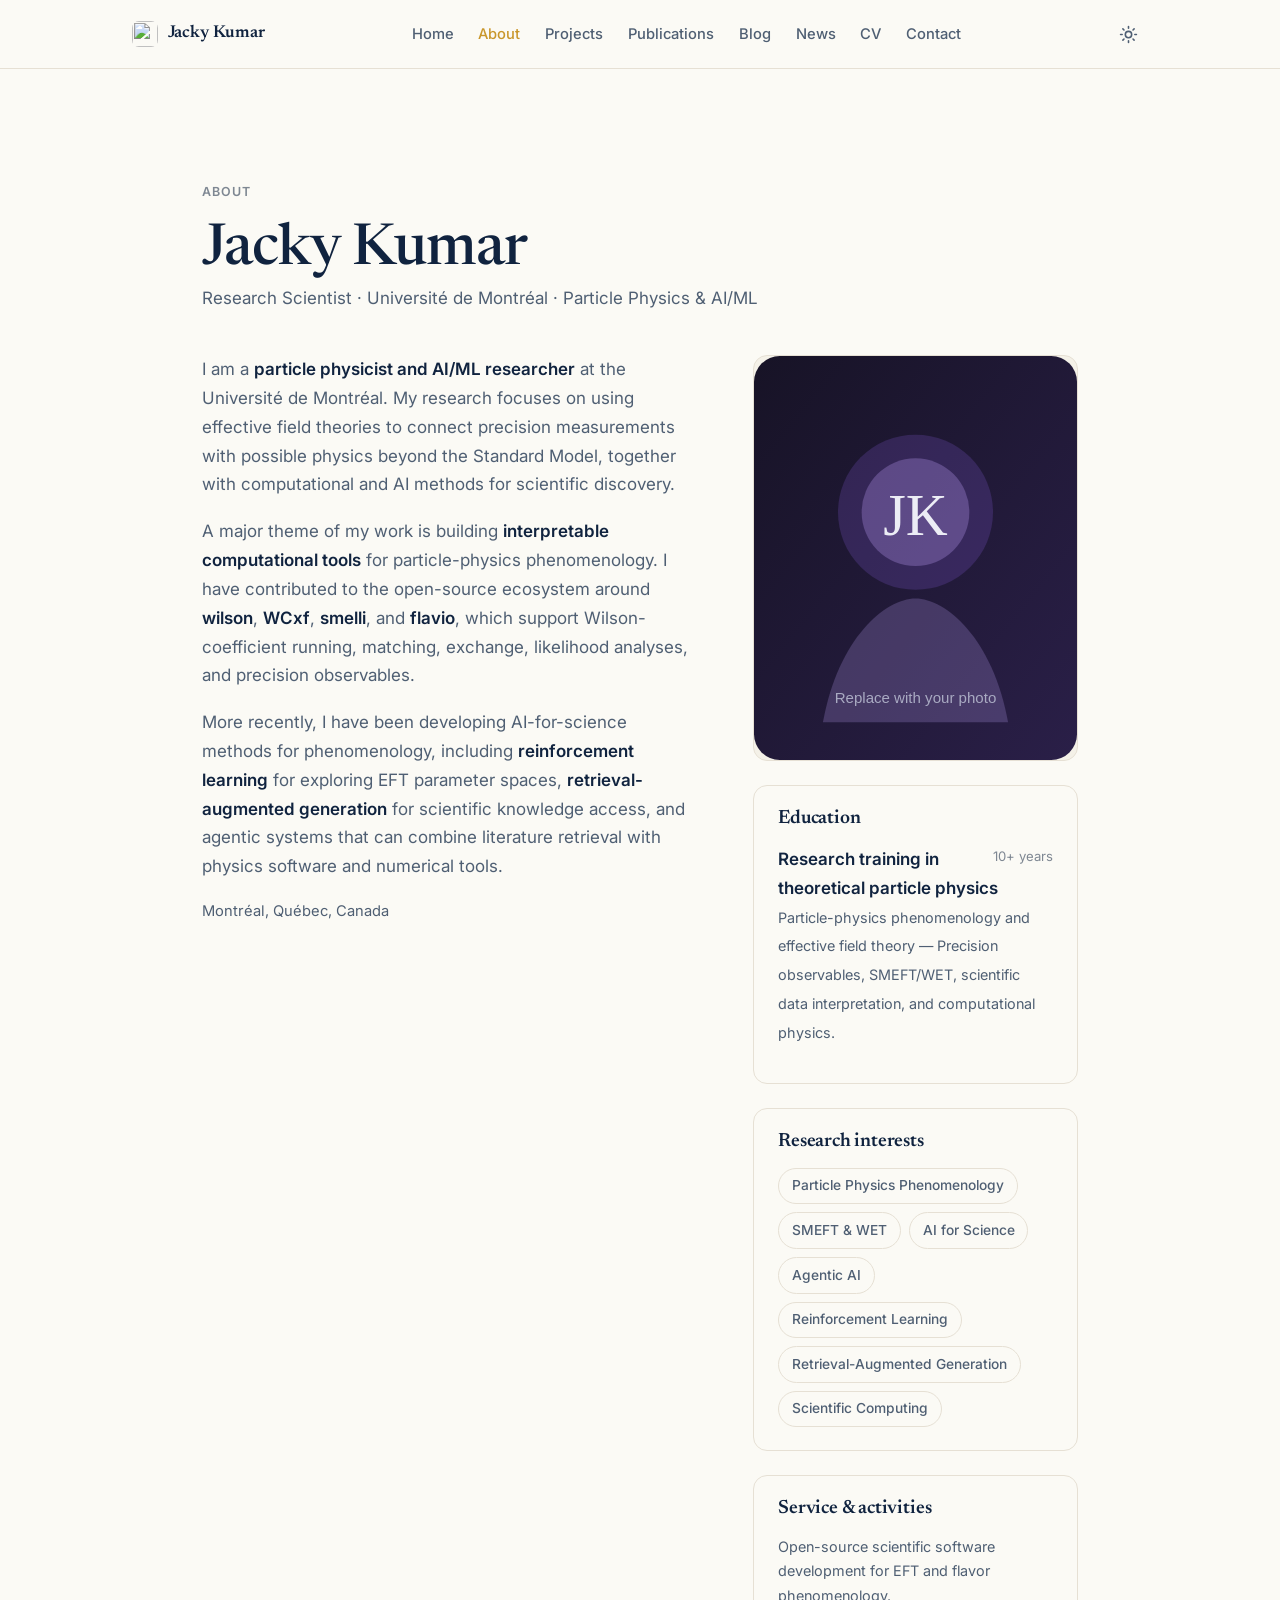
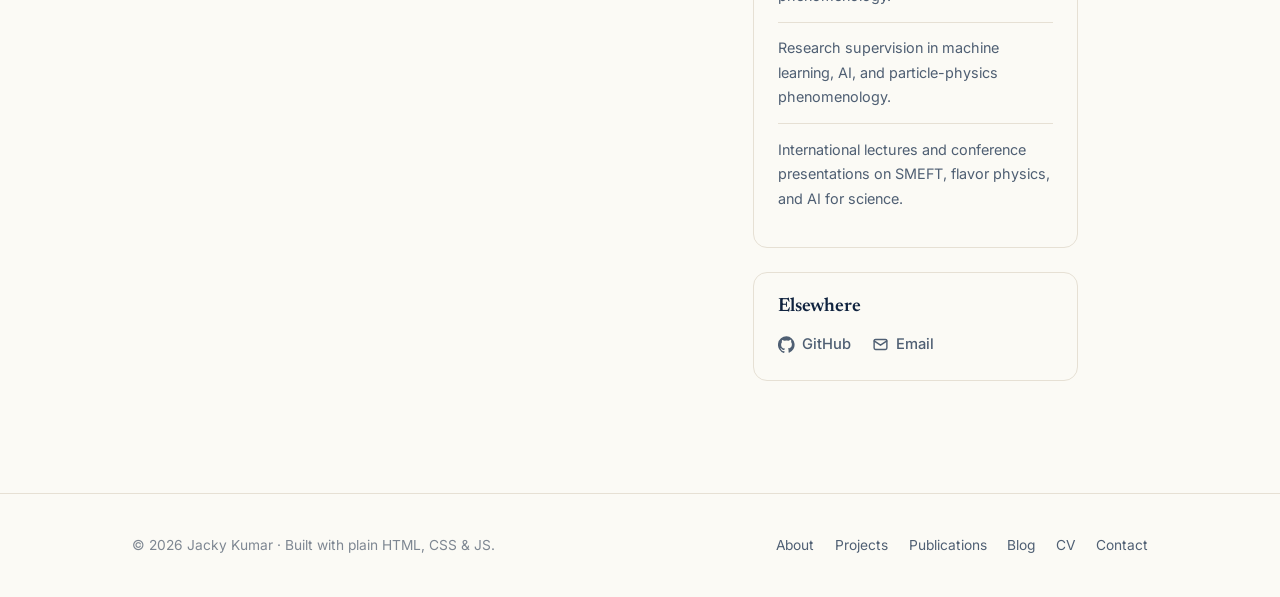
==== commit 507cb6ac: "Refactor about.html for improved structure and links" ====
--- a/about.html
+++ b/about.html
@@ -1,659 +1,121 @@
-<!DOCTYPE html>
+ <!DOCTYPE html>
 <html lang="en">
-
 <head>
   <meta charset="UTF-8" />
   <meta name="viewport" content="width=device-width, initial-scale=1.0" />
-
   <title>About — Jacky Kumar</title>
-
-  <meta
-    name="description"
-    content="About Jacky Kumar — Research Scientist at Université de Montréal working on particle-physics phenomenology, effective field theory, AI for science, and scientific computing."
-  />
-
-  <link
-    rel="canonical"
-    href="https://jackypheno.github.io/jacky.kumar/about.html"
-  />
-
+  <meta name="description" content="About Jacky Kumar — Research Scientist at Université de Montréal working on particle-physics phenomenology, effective field theory, AI for science, and scientific computing." />
+  <link rel="canonical" href="https://jackypheno.github.io/about.html" />
   <meta property="og:type" content="profile" />
-
-  <meta
-    property="og:title"
-    content="About — Jacky Kumar"
-  />
-
-  <meta
-    property="og:description"
-    content="Particle physicist and AI/ML researcher — SMEFT/WET, AI for science, and scientific computing."
-  />
-
-  <meta
-    property="og:url"
-    content="https://jackypheno.github.io/jacky.kumar/about.html"
-  />
-
-  <meta
-    property="og:image"
-    content="https://jackypheno.github.io/jacky.kumar/assets/img/jacky.png"
-  />
-
-  <meta
-    name="twitter:card"
-    content="summary_large_image"
-  />
-
-  <link rel="icon" href="data:," />
-
-  <link
-    rel="preconnect"
-    href="https://fonts.googleapis.com"
-  />
-
-  <link
-    rel="preconnect"
-    href="https://fonts.gstatic.com"
-    crossorigin
-  />
-
-  <link
-    href="https://fonts.googleapis.com/css2?family=Inter:wght@400;500;600&family=Newsreader:opsz,wght@6..72,400;6..72,500;6..72,600&display=swap"
-    rel="stylesheet"
-  />
-
-  <link
-    rel="stylesheet"
-    href="assets/css/style.css"
-  />
-
+  <meta property="og:title" content="About — Jacky Kumar" />
+  <meta property="og:description" content="Particle physicist and AI/ML researcher — SMEFT/WET, AI for science, and scientific computing." />
+  <meta property="og:url" content="https://jackypheno.github.io/about.html" />
+  <meta property="og:image" content="https://jackypheno.github.io/assets/img/og-image.svg" />
+  <meta name="twitter:card" content="summary_large_image" />
+  <link rel="icon" type="image/svg+xml" href="assets/img/favicon.svg" />
+  <link rel="preconnect" href="https://fonts.googleapis.com" />
+  <link rel="preconnect" href="https://fonts.gstatic.com" crossorigin />
+  <link href="https://fonts.googleapis.com/css2?family=Inter:wght@400;500;600&family=Newsreader:opsz,wght@6..72,400;6..72,500;6..72,600&display=swap" rel="stylesheet" />
+  <link rel="stylesheet" href="assets/css/style.css" />
 </head>
-
-
 <body>
-
-  <!-- =====================================================
-       HEADER
-       ===================================================== -->
-
   <header class="site-header">
-
-    <nav
-      class="nav"
-      aria-label="Primary"
-    >
-
-      <a
-        class="brand"
-        href="index.html"
-      >
-        Jacky Kumar
-      </a>
-
-
-      <ul
-        class="nav-links"
-        id="nav-links"
-      >
-
-        <li>
-          <a href="index.html">
-            Home
-          </a>
-        </li>
-
-        <li>
-          <a href="about.html">
-            About
-          </a>
-        </li>
-
-        <li>
-          <a href="publications.html">
-            Publications
-          </a>
-        </li>
-
-        <li>
-          <a
-            href="blog.html"
-            data-match="blog"
-          >
-            Blog
-          </a>
-        </li>
-
-        <li>
-          <a href="news.html">
-            News
-          </a>
-        </li>
-
+    <nav class="nav" aria-label="Primary">
+      <a class="brand" href="index.html"><img class="mark" src="assets/img/favicon.svg" alt="" width="30" height="30" />Jacky Kumar</a>
+      <ul class="nav-links" id="nav-links">
+        <li><a href="index.html">Home</a></li>
+        <li><a href="about.html">About</a></li>
+        <li><a href="projects.html" data-match="project">Projects</a></li>
+        <li><a href="publications.html">Publications</a></li>
+        <li><a href="blog.html" data-match="blog">Blog</a></li>
+        <li><a href="news.html">News</a></li>
+        <li><a href="cv.html">CV</a></li>
+        <li><a href="contact.html">Contact</a></li>
       </ul>
-
-
       <div class="nav-right">
-
-        <button
-          class="icon-btn theme-toggle"
-          data-theme-toggle
-          aria-label="Toggle dark mode"
-        >
-
-          <svg
-            class="sun"
-            viewBox="0 0 24 24"
-            fill="none"
-            stroke="currentColor"
-            stroke-width="2"
-            stroke-linecap="round"
-          >
-            <circle cx="12" cy="12" r="4"/>
-
-            <path
-              d="M12 2v2
-                 M12 20v2
-                 M4.9 4.9l1.4 1.4
-                 M17.7 17.7l1.4 1.4
-                 M2 12h2
-                 M20 12h2
-                 M4.9 19.1l1.4-1.4
-                 M17.7 6.3l1.4-1.4"
-            />
-
-          </svg>
-
-
-          <svg
-            class="moon"
-            viewBox="0 0 24 24"
-            fill="currentColor"
-          >
-            <path
-              d="M21 12.8A9 9 0 1 1
-                 11.2 3
-                 a7 7 0 0 0
-                 9.8 9.8Z"
-            />
-          </svg>
-
+        <button class="icon-btn theme-toggle" data-theme-toggle aria-label="Toggle dark mode">
+          <svg class="sun" viewBox="0 0 24 24" fill="none" stroke="currentColor" stroke-width="2" stroke-linecap="round"><circle cx="12" cy="12" r="4"/><path d="M12 2v2M12 20v2M4.9 4.9l1.4 1.4M17.7 17.7l1.4 1.4M2 12h2M20 12h2M4.9 19.1l1.4-1.4M17.7 6.3l1.4-1.4"/></svg>
+          <svg class="moon" viewBox="0 0 24 24" fill="currentColor"><path d="M21 12.8A9 9 0 1 1 11.2 3a7 7 0 0 0 9.8 9.8Z"/></svg>
         </button>
-
-
-        <button
-          class="icon-btn nav-toggle"
-          data-nav-toggle
-          aria-label="Menu"
-          aria-expanded="false"
-          aria-controls="nav-links"
-        >
-
-          <svg
-            viewBox="0 0 24 24"
-            fill="none"
-            stroke="currentColor"
-            stroke-width="2"
-            stroke-linecap="round"
-          >
-            <path d="M4 6h16M4 12h16M4 18h16"/>
-          </svg>
-
+        <button class="icon-btn nav-toggle" data-nav-toggle aria-label="Menu" aria-expanded="false" aria-controls="nav-links">
+          <svg viewBox="0 0 24 24" fill="none" stroke="currentColor" stroke-width="2" stroke-linecap="round"><path d="M4 6h16M4 12h16M4 18h16"/></svg>
         </button>
-
       </div>
-
     </nav>
-
   </header>
 
+  <main>
+    <section class="section">
+      <div class="container">
+        <div class="kicker reveal">About</div>
+        <h1 class="reveal" style="max-width:20ch">Jacky Kumar</h1>
+        <p class="role reveal" style="color:var(--text-soft)">Research Scientist · Université de Montréal · Particle Physics & AI/ML</p>
 
-  <!-- =====================================================
-       MAIN
-       ===================================================== -->
-
-  <main>
-
-    <section class="section">
-
-      <div class="container container--wide">
-
-
-        <div class="kicker reveal">
-          About
+        <div class="split mt-4">
+          <div class="prose reveal" id="bio"></div>
+          <aside class="stack reveal">
+            <div class="about-portrait">
+              <img src="assets/img/profile.svg" alt="Jacky Kumar"
+                   onerror="this.parentNode.innerHTML='&lt;div class=\'portrait-fallback\'&gt;FH&lt;/div&gt;';" />
+            </div>
+            <div class="info-card">
+              <h3>Education</h3>
+              <ul class="info-list" id="education"></ul>
+            </div>
+            <div class="info-card">
+              <h3>Research interests</h3>
+              <ul class="chips" id="interests" style="margin-top:0.5rem"></ul>
+            </div>
+            <div class="info-card">
+              <h3>Service &amp; activities</h3>
+              <ul class="info-list" id="service"></ul>
+            </div>
+            <div class="info-card">
+              <h3>Elsewhere</h3>
+              <div class="social-row" id="social" style="margin-top:0.5rem"></div>
+            </div>
+          </aside>
         </div>
-
-
-        <h1
-          class="reveal"
-          style="max-width:20ch"
-        >
-          Jacky Kumar
-        </h1>
-
-
-        <p
-          class="role reveal"
-          style="color:var(--text-soft); margin-top:0.8rem;"
-        >
-          Research Scientist · Université de Montréal ·
-          Particle Physics &amp; AI/ML
-        </p>
-
-
-        <div class="about-jacky-layout mt-4">
-
-
-          <!-- =================================================
-               LEFT: PHOTO + AFFILIATION LOGOS
-               ================================================= -->
-
-          <aside class="about-jacky-sidebar reveal">
-
-
-            <!-- PHOTO -->
-
-            <div class="about-jacky-photo">
-
-              <img
-                src="assets/img/jacky.png"
-                alt="Jacky Kumar"
-              />
-
-            </div>
-
-
-            <!-- AFFILIATIONS -->
-
-            <div class="about-affiliations">
-
-              <p class="kicker">
-                Affiliations
-              </p>
-
-
-              <div class="affiliation-logo-grid">
-
-
-                <!-- Université de Montréal -->
-
-                <a
-                  class="affiliation-logo"
-                  href="https://www.umontreal.ca/"
-                  target="_blank"
-                  rel="noopener"
-                  title="Université de Montréal"
-                >
-
-                  <img
-                    src="assets/img/udem-logo.png"
-                    alt="Université de Montréal"
-                  />
-
-                </a>
-
-
-                <!-- LANL -->
-
-                <a
-                  class="affiliation-logo"
-                  href="https://www.lanl.gov/"
-                  target="_blank"
-                  rel="noopener"
-                  title="Los Alamos National Laboratory"
-                >
-
-                  <img
-                    src="assets/img/lanl-logo.png"
-                    alt="Los Alamos National Laboratory"
-                  />
-
-                </a>
-
-
-                <!-- TUM -->
-
-                <a
-                  class="affiliation-logo"
-                  href="https://www.tum.de/"
-                  target="_blank"
-                  rel="noopener"
-                  title="Technical University of Munich"
-                >
-
-                  <img
-                    src="assets/img/tum-logo.png"
-                    alt="Technical University of Munich"
-                  />
-
-                </a>
-
-
-                <!-- TIFR -->
-
-                <a
-                  class="affiliation-logo"
-                  href="https://www.tifr.res.in/"
-                  target="_blank"
-                  rel="noopener"
-                  title="Tata Institute of Fundamental Research"
-                >
-
-                  <img
-                    src="assets/img/tifr-logo.png"
-                    alt="Tata Institute of Fundamental Research"
-                  />
-
-                </a>
-
-
-              </div>
-
-            </div>
-
-          </aside>
-
-
-          <!-- =================================================
-               RIGHT: BIO + EXPERIENCE
-               ================================================= -->
-
-          <div class="about-jacky-main reveal">
-
-
-            <!-- BIO -->
-
-            <div class="prose">
-
-              <h2>
-                Particle physics, AI, and scientific discovery
-              </h2>
-
-
-              <p>
-                I am a theoretical particle physicist and AI/ML researcher
-                working at the intersection of particle-physics phenomenology,
-                effective field theory, artificial intelligence, and
-                scientific computing.
-              </p>
-
-
-              <p>
-                My physics research focuses on effective-field-theory
-                interpretations of precision measurements, particularly
-                SMEFT and WET, flavor physics, global analyses, and the
-                systematic search for possible signatures of physics beyond
-                the Standard Model.
-              </p>
-
-
-              <p>
-                In parallel, I develop and investigate AI-based methods for
-                scientific research, including reinforcement learning,
-                retrieval-augmented generation, large language models, and
-                agentic AI systems. A central goal of this work is to build
-                intelligent scientific tools that can connect domain
-                knowledge, numerical software, experimental information,
-                and automated reasoning.
-              </p>
-
-
-              <p>
-                I am also a contributor to open-source scientific software
-                for effective field theory and particle-physics
-                phenomenology, including
-                <strong>wilson</strong>,
-                <strong>WCxf</strong>,
-                <strong>smelli</strong>, and
-                <strong>flavio</strong>.
-              </p>
-
-            </div>
-
-
-            <!-- EXPERIENCE -->
-
-            <div class="about-experience">
-
-              <p class="kicker">
-                Research experience
-              </p>
-
-
-              <div class="experience-list">
-
-
-                <!-- UdeM -->
-
-                <div class="experience-item">
-
-                  <div class="experience-logo">
-
-                    <img
-                      src="assets/img/udem-logo.png"
-                      alt="Université de Montréal"
-                    />
-
-                  </div>
-
-
-                  <div class="experience-info">
-
-                    <div class="experience-title">
-                      Research Scientist
-                    </div>
-
-                    <div class="experience-org">
-                      Université de Montréal · Canada
-                    </div>
-
-                    <div class="experience-period">
-                      Jan 2026 – Present
-                    </div>
-
-                  </div>
-
-                </div>
-
-
-                <!-- LANL -->
-
-                <div class="experience-item">
-
-                  <div class="experience-logo">
-
-                    <img
-                      src="assets/img/lanl-logo.png"
-                      alt="Los Alamos National Laboratory"
-                    />
-
-                  </div>
-
-
-                  <div class="experience-info">
-
-                    <div class="experience-title">
-                      Director's Fellow
-                    </div>
-
-                    <div class="experience-org">
-                      Los Alamos National Laboratory · USA
-                    </div>
-
-                    <div class="experience-period">
-                      Nov 2022 – Apr 2025
-                    </div>
-
-                  </div>
-
-                </div>
-
-
-                <!-- TUM -->
-
-                <div class="experience-item">
-
-                  <div class="experience-logo">
-
-                    <img
-                      src="assets/img/tum-logo.png"
-                      alt="Technical University of Munich"
-                    />
-
-                  </div>
-
-
-                  <div class="experience-info">
-
-                    <div class="experience-title">
-                      Alexander von Humboldt Fellow
-                    </div>
-
-                    <div class="experience-org">
-                      Technical University of Munich · Germany
-                    </div>
-
-                    <div class="experience-period">
-                      Feb 2021 – Nov 2022
-                    </div>
-
-                  </div>
-
-                </div>
-
-
-                <!-- UdeM Postdoc -->
-
-                <div class="experience-item">
-
-                  <div class="experience-logo">
-
-                    <img
-                      src="assets/img/udem-logo.png"
-                      alt="Université de Montréal"
-                    />
-
-                  </div>
-
-
-                  <div class="experience-info">
-
-                    <div class="experience-title">
-                      Postdoctoral Researcher
-                    </div>
-
-                    <div class="experience-org">
-                      Université de Montréal · Canada
-                    </div>
-
-                    <div class="experience-period">
-                      Sep 2018 – Feb 2021
-                    </div>
-
-                  </div>
-
-                </div>
-
-
-                <!-- TIFR -->
-
-                <div class="experience-item">
-
-                  <div class="experience-logo">
-
-                    <img
-                      src="assets/img/tifr-logo.png"
-                      alt="Tata Institute of Fundamental Research"
-                    />
-
-                  </div>
-
-
-                  <div class="experience-info">
-
-                    <div class="experience-title">
-                      Tata Institute of Fundamental Research
-                    </div>
-
-                    <div class="experience-org">
-                      Mumbai · India
-                    </div>
-
-                  </div>
-
-                </div>
-
-
-              </div>
-
-            </div>
-
-          </div>
-
-        </div>
-
       </div>
-
     </section>
-
   </main>
 
-
-  <!-- =====================================================
-       FOOTER
-       ===================================================== -->
-
   <footer class="site-footer">
-
     <div class="footer-inner">
-
-      <p>
-        © <span id="year"></span> Jacky Kumar
-      </p>
-
-
-      <nav
-        class="footer-nav"
-        aria-label="Footer"
-      >
-
-        <a href="about.html">
-          About
-        </a>
-
-        <a href="publications.html">
-          Publications
-        </a>
-
-        <a href="blog.html">
-          Blog
-        </a>
-
-        <a href="news.html">
-          News
-        </a>
-
+      <p>© <span id="year"></span> Jacky Kumar · Built with plain HTML, CSS &amp; JS.</p>
+      <nav class="footer-nav" aria-label="Footer">
+        <a href="about.html">About</a><a href="projects.html">Projects</a><a href="publications.html">Publications</a><a href="blog.html">Blog</a><a href="cv.html">CV</a><a href="contact.html">Contact</a>
       </nav>
-
     </div>
-
   </footer>
 
-
-  <!-- =====================================================
-       JAVASCRIPT
-       ===================================================== -->
-
+  <script src="assets/data/site.js"></script>
   <script src="assets/js/main.js"></script>
-
-
+  <script src="assets/js/render.js"></script>
   <script>
-
-    document.getElementById("year").textContent =
-      new Date().getFullYear();
-
+    document.getElementById("year").textContent = new Date().getFullYear();
+    var S = window.SITE, I = window.ICONS;
+    // bio
+    document.getElementById("bio").innerHTML = S.bio.map(function (p) { return "<p>" + p + "</p>"; }).join("") +
+      '<p class="muted" style="font-size:0.92rem">' + S.profile.location + '</p>';
+    // education
+    document.getElementById("education").innerHTML = S.education.map(function (e) {
+      return '<li><span class="period">' + (e.period || "") + '</span><span class="primary">' + e.degree + '</span><br><span class="secondary">' + e.org + (e.note ? ' — ' + e.note : "") + '</span></li>';
+    }).join("");
+    // interests
+    Render.interests("interests");
+    // service
+    document.getElementById("service").innerHTML = S.service.map(function (s) { return '<li class="secondary">' + s + '</li>'; }).join("");
+    // social
+    var L = S.profile.links, social = "";
+    function link(url, icon, label) { return url ? '<a href="' + url + '" target="_blank" rel="noopener">' + I[icon] + label + '</a>' : ""; }
+    social += link(L.github, "github", "GitHub");
+    social += link(L.scholar, "scholar", "Scholar");
+    social += link(L.openreview, "openreview", "OpenReview");
+    social += link(L.dblp, "dblp", "DBLP");
+    social += link(L.linkedin, "linkedin", "LinkedIn");
+    social += '<a href="mailto:' + S.profile.email + '">' + I.mail + 'Email</a>';
+    document.getElementById("social").innerHTML = social;
   </script>
-
-
 </body>
-
 </html>
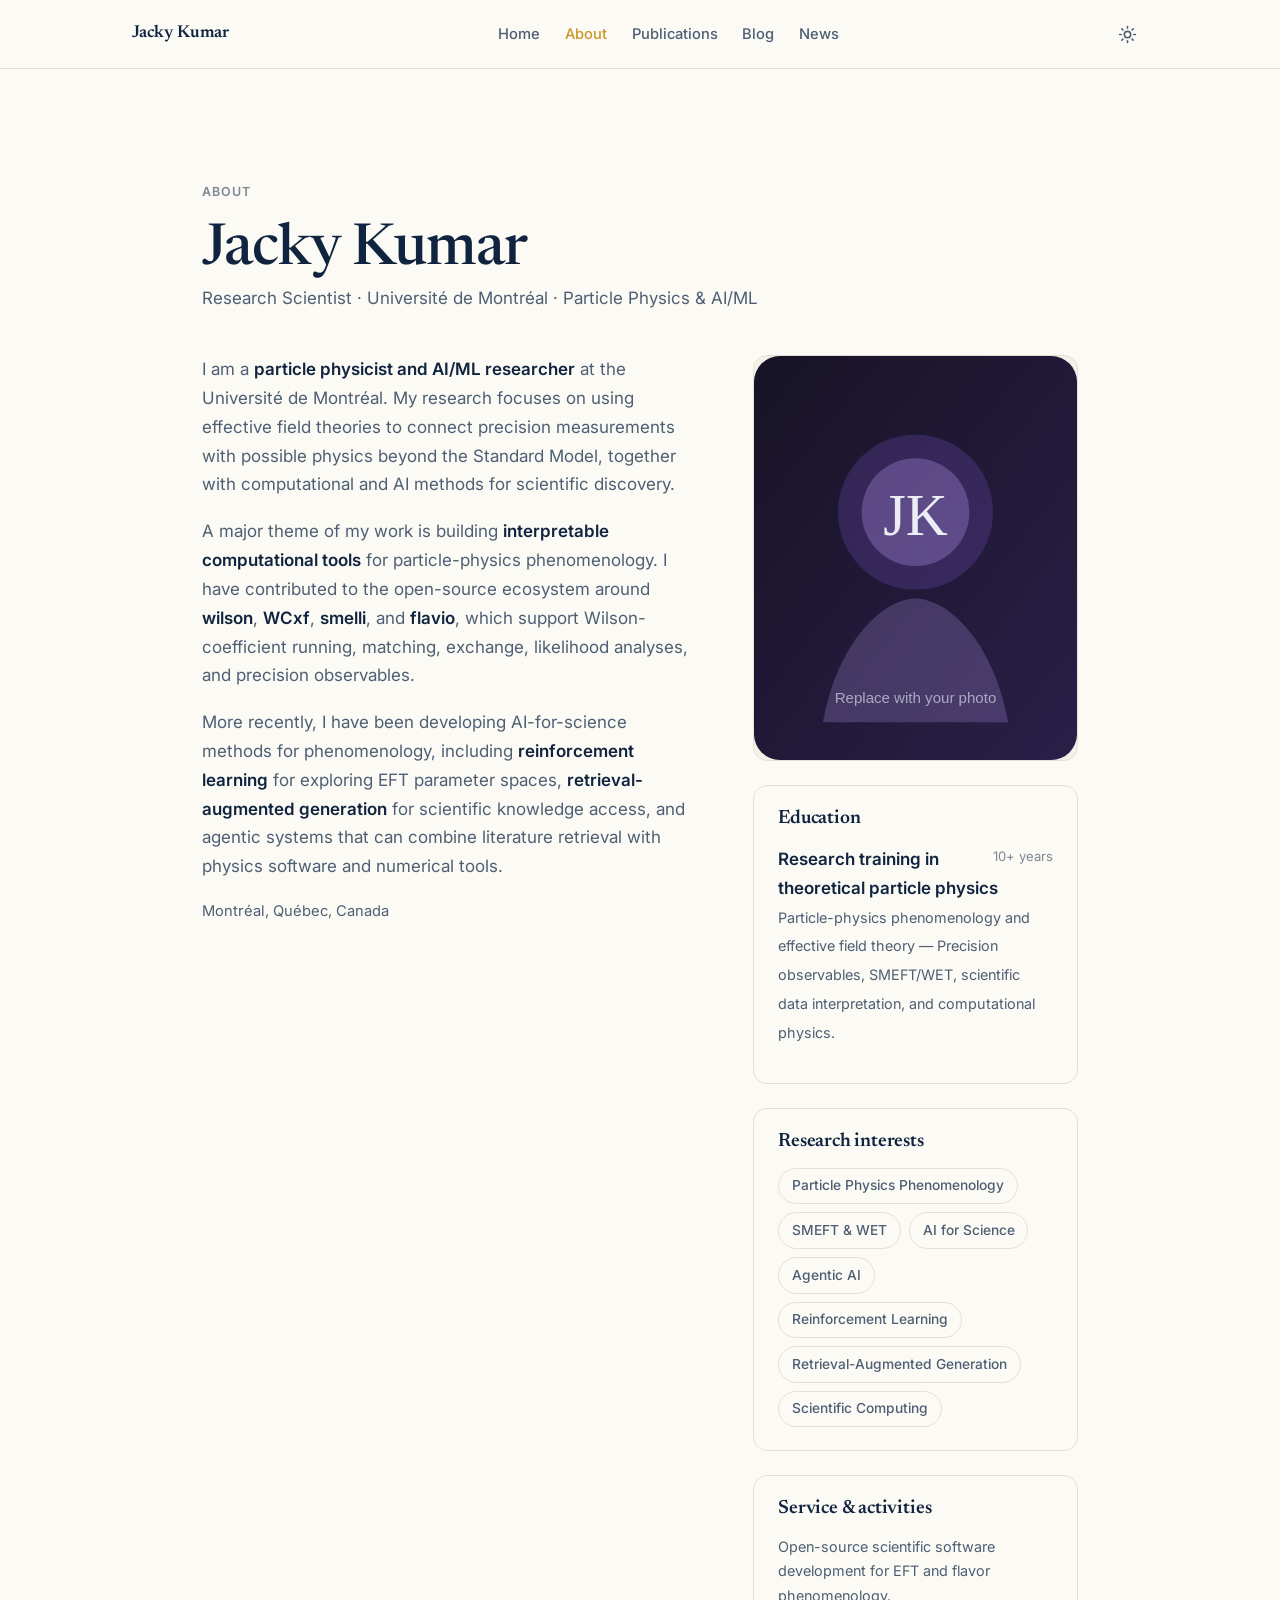
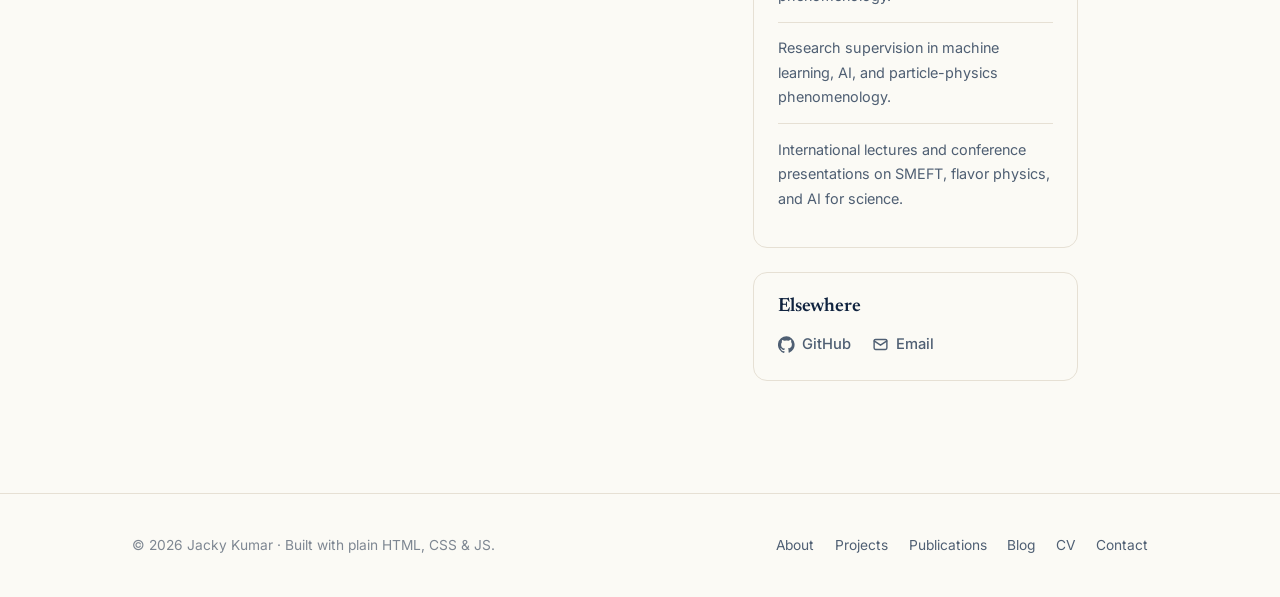
==== commit cf03fe2f: "Refactor header navigation in about.html Updated the header navigation structure and removed unneces" ====
--- a/about.html
+++ b/about.html
@@ -19,30 +19,109 @@
   <link rel="stylesheet" href="assets/css/style.css" />
 </head>
 <body>
-  <header class="site-header">
-    <nav class="nav" aria-label="Primary">
-      <a class="brand" href="index.html"><img class="mark" src="assets/img/favicon.svg" alt="" width="30" height="30" />Jacky Kumar</a>
-      <ul class="nav-links" id="nav-links">
-        <li><a href="index.html">Home</a></li>
-        <li><a href="about.html">About</a></li>
-        <li><a href="projects.html" data-match="project">Projects</a></li>
-        <li><a href="publications.html">Publications</a></li>
-        <li><a href="blog.html" data-match="blog">Blog</a></li>
-        <li><a href="news.html">News</a></li>
-        <li><a href="cv.html">CV</a></li>
-        <li><a href="contact.html">Contact</a></li>
-      </ul>
-      <div class="nav-right">
-        <button class="icon-btn theme-toggle" data-theme-toggle aria-label="Toggle dark mode">
-          <svg class="sun" viewBox="0 0 24 24" fill="none" stroke="currentColor" stroke-width="2" stroke-linecap="round"><circle cx="12" cy="12" r="4"/><path d="M12 2v2M12 20v2M4.9 4.9l1.4 1.4M17.7 17.7l1.4 1.4M2 12h2M20 12h2M4.9 19.1l1.4-1.4M17.7 6.3l1.4-1.4"/></svg>
-          <svg class="moon" viewBox="0 0 24 24" fill="currentColor"><path d="M21 12.8A9 9 0 1 1 11.2 3a7 7 0 0 0 9.8 9.8Z"/></svg>
-        </button>
-        <button class="icon-btn nav-toggle" data-nav-toggle aria-label="Menu" aria-expanded="false" aria-controls="nav-links">
-          <svg viewBox="0 0 24 24" fill="none" stroke="currentColor" stroke-width="2" stroke-linecap="round"><path d="M4 6h16M4 12h16M4 18h16"/></svg>
-        </button>
-      </div>
-    </nav>
-  </header>
+
+ <header class="site-header">
+
+  <nav class="nav" aria-label="Primary">
+
+    <a class="brand" href="index.html">
+      Jacky Kumar
+    </a>
+
+    <ul class="nav-links" id="nav-links">
+
+      <li>
+        <a href="index.html">Home</a>
+      </li>
+
+      <li>
+        <a href="about.html">About</a>
+      </li>
+
+      <li>
+        <a href="publications.html">Publications</a>
+      </li>
+
+      <li>
+        <a href="blog.html" data-match="blog">Blog</a>
+      </li>
+
+      <li>
+        <a href="news.html">News</a>
+      </li>
+
+    </ul>
+
+    <div class="nav-right">
+
+      <button
+        class="icon-btn theme-toggle"
+        data-theme-toggle
+        aria-label="Toggle dark mode"
+      >
+
+        <svg
+          class="sun"
+          viewBox="0 0 24 24"
+          fill="none"
+          stroke="currentColor"
+          stroke-width="2"
+          stroke-linecap="round"
+        >
+          <circle cx="12" cy="12" r="4"/>
+
+          <path
+            d="M12 2v2
+               M12 20v2
+               M4.9 4.9l1.4 1.4
+               M17.7 17.7l1.4 1.4
+               M2 12h2
+               M20 12h2
+               M4.9 19.1l1.4-1.4
+               M17.7 6.3l1.4-1.4"
+          />
+        </svg>
+
+        <svg
+          class="moon"
+          viewBox="0 0 24 24"
+          fill="currentColor"
+        >
+          <path
+            d="M21 12.8A9 9 0 1 1
+               11.2 3
+               a7 7 0 0 0
+               9.8 9.8Z"
+          />
+        </svg>
+
+      </button>
+
+      <button
+        class="icon-btn nav-toggle"
+        data-nav-toggle
+        aria-label="Menu"
+        aria-expanded="false"
+        aria-controls="nav-links"
+      >
+
+        <svg
+          viewBox="0 0 24 24"
+          fill="none"
+          stroke="currentColor"
+          stroke-width="2"
+          stroke-linecap="round"
+        >
+          <path d="M4 6h16M4 12h16M4 18h16"/>
+        </svg>
+
+      </button>
+
+    </div>
+
+  </nav>
+
+</header>
 
   <main>
     <section class="section">
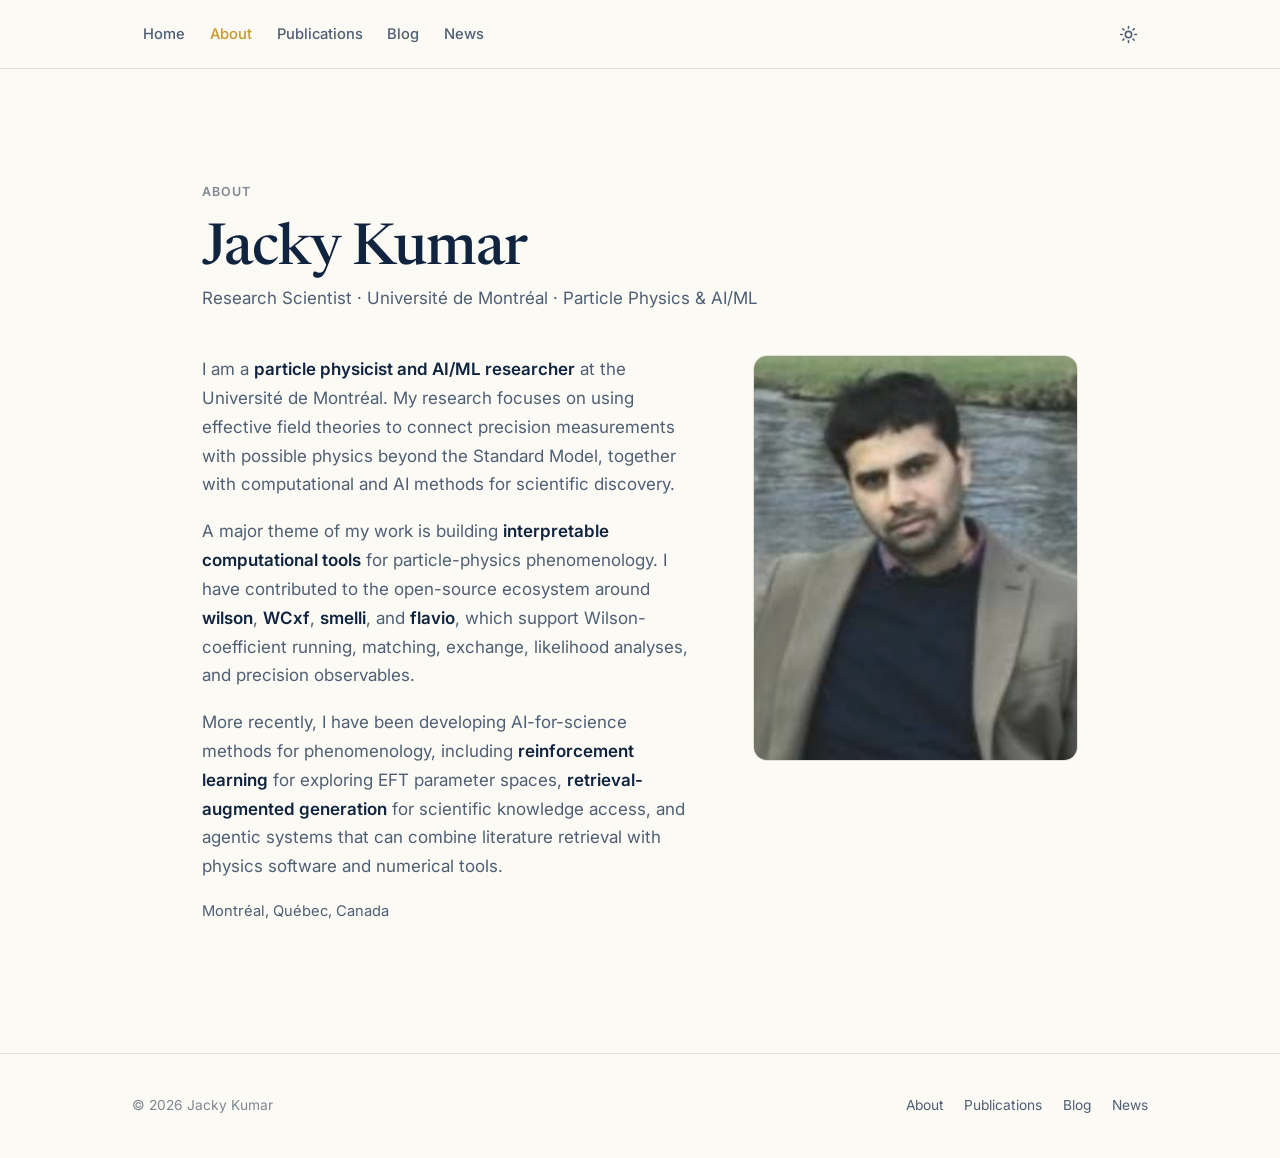
==== commit 6b2ff060: "Refactor HTML structure and update links" ====
--- a/about.html
+++ b/about.html
@@ -1,200 +1,358 @@
- <!DOCTYPE html>
+<!DOCTYPE html>
 <html lang="en">
+
 <head>
   <meta charset="UTF-8" />
   <meta name="viewport" content="width=device-width, initial-scale=1.0" />
+
   <title>About — Jacky Kumar</title>
-  <meta name="description" content="About Jacky Kumar — Research Scientist at Université de Montréal working on particle-physics phenomenology, effective field theory, AI for science, and scientific computing." />
-  <link rel="canonical" href="https://jackypheno.github.io/about.html" />
+
+  <meta
+    name="description"
+    content="About Jacky Kumar — Research Scientist at Université de Montréal working on particle-physics phenomenology, effective field theory, AI for science, and scientific computing."
+  />
+
+  <link
+    rel="canonical"
+    href="https://jackypheno.github.io/jacky.kumar/about.html"
+  />
+
   <meta property="og:type" content="profile" />
-  <meta property="og:title" content="About — Jacky Kumar" />
-  <meta property="og:description" content="Particle physicist and AI/ML researcher — SMEFT/WET, AI for science, and scientific computing." />
-  <meta property="og:url" content="https://jackypheno.github.io/about.html" />
-  <meta property="og:image" content="https://jackypheno.github.io/assets/img/og-image.svg" />
-  <meta name="twitter:card" content="summary_large_image" />
-  <link rel="icon" type="image/svg+xml" href="assets/img/favicon.svg" />
-  <link rel="preconnect" href="https://fonts.googleapis.com" />
-  <link rel="preconnect" href="https://fonts.gstatic.com" crossorigin />
-  <link href="https://fonts.googleapis.com/css2?family=Inter:wght@400;500;600&family=Newsreader:opsz,wght@6..72,400;6..72,500;6..72,600&display=swap" rel="stylesheet" />
-  <link rel="stylesheet" href="assets/css/style.css" />
+
+  <meta
+    property="og:title"
+    content="About — Jacky Kumar"
+  />
+
+  <meta
+    property="og:description"
+    content="Particle physicist and AI/ML researcher — SMEFT/WET, AI for science, and scientific computing."
+  />
+
+  <meta
+    property="og:url"
+    content="https://jackypheno.github.io/jacky.kumar/about.html"
+  />
+
+  <meta
+    property="og:image"
+    content="https://jackypheno.github.io/jacky.kumar/assets/img/jacky.png"
+  />
+
+  <meta
+    name="twitter:card"
+    content="summary_large_image"
+  />
+
+  <!-- No browser favicon -->
+  <link rel="icon" href="data:," />
+
+  <link
+    rel="preconnect"
+    href="https://fonts.googleapis.com"
+  />
+
+  <link
+    rel="preconnect"
+    href="https://fonts.gstatic.com"
+    crossorigin
+  />
+
+  <link
+    href="https://fonts.googleapis.com/css2?family=Inter:wght@400;500;600&family=Newsreader:opsz,wght@6..72,400;6..72,500;6..72,600&display=swap"
+    rel="stylesheet"
+  />
+
+  <link
+    rel="stylesheet"
+    href="assets/css/style.css"
+  />
+
 </head>
+
+
 <body>
 
- <header class="site-header">
-
-  <nav class="nav" aria-label="Primary">
-
-    <a class="brand" href="index.html">
-      Jacky Kumar
-    </a>
-
-    <ul class="nav-links" id="nav-links">
-
-      <li>
-        <a href="index.html">Home</a>
-      </li>
-
-      <li>
-        <a href="about.html">About</a>
-      </li>
-
-      <li>
-        <a href="publications.html">Publications</a>
-      </li>
-
-      <li>
-        <a href="blog.html" data-match="blog">Blog</a>
-      </li>
-
-      <li>
-        <a href="news.html">News</a>
-      </li>
-
-    </ul>
-
-    <div class="nav-right">
-
-      <button
-        class="icon-btn theme-toggle"
-        data-theme-toggle
-        aria-label="Toggle dark mode"
+  <!-- =====================================================
+       HEADER
+       ===================================================== -->
+
+  <header class="site-header">
+
+    <nav
+      class="nav"
+      aria-label="Primary"
+    >
+
+      <ul
+        class="nav-links"
+        id="nav-links"
       >
 
-        <svg
-          class="sun"
-          viewBox="0 0 24 24"
-          fill="none"
-          stroke="currentColor"
-          stroke-width="2"
-          stroke-linecap="round"
+        <li>
+          <a href="index.html">
+            Home
+          </a>
+        </li>
+
+        <li>
+          <a href="about.html">
+            About
+          </a>
+        </li>
+
+        <li>
+          <a href="publications.html">
+            Publications
+          </a>
+        </li>
+
+        <li>
+          <a
+            href="blog.html"
+            data-match="blog"
+          >
+            Blog
+          </a>
+        </li>
+
+        <li>
+          <a href="news.html">
+            News
+          </a>
+        </li>
+
+      </ul>
+
+
+      <div class="nav-right">
+
+        <!-- Theme toggle -->
+
+        <button
+          class="icon-btn theme-toggle"
+          data-theme-toggle
+          aria-label="Toggle dark mode"
         >
-          <circle cx="12" cy="12" r="4"/>
-
-          <path
-            d="M12 2v2
-               M12 20v2
-               M4.9 4.9l1.4 1.4
-               M17.7 17.7l1.4 1.4
-               M2 12h2
-               M20 12h2
-               M4.9 19.1l1.4-1.4
-               M17.7 6.3l1.4-1.4"
-          />
-        </svg>
-
-        <svg
-          class="moon"
-          viewBox="0 0 24 24"
-          fill="currentColor"
+
+          <svg
+            class="sun"
+            viewBox="0 0 24 24"
+            fill="none"
+            stroke="currentColor"
+            stroke-width="2"
+            stroke-linecap="round"
+          >
+            <circle
+              cx="12"
+              cy="12"
+              r="4"
+            />
+
+            <path
+              d="M12 2v2
+                 M12 20v2
+                 M4.9 4.9l1.4 1.4
+                 M17.7 17.7l1.4 1.4
+                 M2 12h2
+                 M20 12h2
+                 M4.9 19.1l1.4-1.4
+                 M17.7 6.3l1.4-1.4"
+            />
+          </svg>
+
+
+          <svg
+            class="moon"
+            viewBox="0 0 24 24"
+            fill="currentColor"
+          >
+            <path
+              d="M21 12.8A9 9 0 1 1
+                 11.2 3
+                 a7 7 0 0 0
+                 9.8 9.8Z"
+            />
+          </svg>
+
+        </button>
+
+
+        <!-- Mobile menu -->
+
+        <button
+          class="icon-btn nav-toggle"
+          data-nav-toggle
+          aria-label="Menu"
+          aria-expanded="false"
+          aria-controls="nav-links"
         >
-          <path
-            d="M21 12.8A9 9 0 1 1
-               11.2 3
-               a7 7 0 0 0
-               9.8 9.8Z"
-          />
-        </svg>
-
-      </button>
-
-      <button
-        class="icon-btn nav-toggle"
-        data-nav-toggle
-        aria-label="Menu"
-        aria-expanded="false"
-        aria-controls="nav-links"
+
+          <svg
+            viewBox="0 0 24 24"
+            fill="none"
+            stroke="currentColor"
+            stroke-width="2"
+            stroke-linecap="round"
+          >
+            <path d="M4 6h16M4 12h16M4 18h16"/>
+          </svg>
+
+        </button>
+
+      </div>
+
+    </nav>
+
+  </header>
+
+
+  <!-- =====================================================
+       MAIN
+       ===================================================== -->
+
+  <main>
+
+    <section class="section">
+
+      <div class="container">
+
+
+        <div class="kicker reveal">
+          About
+        </div>
+
+
+        <h1
+          class="reveal"
+          style="max-width:20ch"
+        >
+          Jacky Kumar
+        </h1>
+
+
+        <p
+          class="role reveal"
+          style="color:var(--text-soft)"
+        >
+          Research Scientist · Université de Montréal ·
+          Particle Physics &amp; AI/ML
+        </p>
+
+
+        <div class="split mt-4">
+
+
+          <!-- =================================================
+               LEFT: BIO
+               ================================================= -->
+
+          <div
+            class="prose reveal"
+            id="bio"
+          ></div>
+
+
+          <!-- =================================================
+               RIGHT: PHOTO ONLY
+               ================================================= -->
+
+          <aside class="stack reveal">
+
+            <div class="about-portrait">
+
+              <img
+                src="assets/img/jacky.png"
+                alt="Jacky Kumar"
+              />
+
+            </div>
+
+          </aside>
+
+
+        </div>
+
+      </div>
+
+    </section>
+
+  </main>
+
+
+  <!-- =====================================================
+       FOOTER
+       ===================================================== -->
+
+  <footer class="site-footer">
+
+    <div class="footer-inner">
+
+      <p>
+        © <span id="year"></span> Jacky Kumar
+      </p>
+
+
+      <nav
+        class="footer-nav"
+        aria-label="Footer"
       >
 
-        <svg
-          viewBox="0 0 24 24"
-          fill="none"
-          stroke="currentColor"
-          stroke-width="2"
-          stroke-linecap="round"
-        >
-          <path d="M4 6h16M4 12h16M4 18h16"/>
-        </svg>
-
-      </button>
+        <a href="about.html">
+          About
+        </a>
+
+        <a href="publications.html">
+          Publications
+        </a>
+
+        <a href="blog.html">
+          Blog
+        </a>
+
+        <a href="news.html">
+          News
+        </a>
+
+      </nav>
 
     </div>
 
-  </nav>
-
-</header>
-
-  <main>
-    <section class="section">
-      <div class="container">
-        <div class="kicker reveal">About</div>
-        <h1 class="reveal" style="max-width:20ch">Jacky Kumar</h1>
-        <p class="role reveal" style="color:var(--text-soft)">Research Scientist · Université de Montréal · Particle Physics & AI/ML</p>
-
-        <div class="split mt-4">
-          <div class="prose reveal" id="bio"></div>
-          <aside class="stack reveal">
-            <div class="about-portrait">
-              <img src="assets/img/profile.svg" alt="Jacky Kumar"
-                   onerror="this.parentNode.innerHTML='&lt;div class=\'portrait-fallback\'&gt;FH&lt;/div&gt;';" />
-            </div>
-            <div class="info-card">
-              <h3>Education</h3>
-              <ul class="info-list" id="education"></ul>
-            </div>
-            <div class="info-card">
-              <h3>Research interests</h3>
-              <ul class="chips" id="interests" style="margin-top:0.5rem"></ul>
-            </div>
-            <div class="info-card">
-              <h3>Service &amp; activities</h3>
-              <ul class="info-list" id="service"></ul>
-            </div>
-            <div class="info-card">
-              <h3>Elsewhere</h3>
-              <div class="social-row" id="social" style="margin-top:0.5rem"></div>
-            </div>
-          </aside>
-        </div>
-      </div>
-    </section>
-  </main>
-
-  <footer class="site-footer">
-    <div class="footer-inner">
-      <p>© <span id="year"></span> Jacky Kumar · Built with plain HTML, CSS &amp; JS.</p>
-      <nav class="footer-nav" aria-label="Footer">
-        <a href="about.html">About</a><a href="projects.html">Projects</a><a href="publications.html">Publications</a><a href="blog.html">Blog</a><a href="cv.html">CV</a><a href="contact.html">Contact</a>
-      </nav>
-    </div>
   </footer>
 
+
+  <!-- =====================================================
+       JAVASCRIPT
+       ===================================================== -->
+
   <script src="assets/data/site.js"></script>
+
   <script src="assets/js/main.js"></script>
-  <script src="assets/js/render.js"></script>
+
+
   <script>
-    document.getElementById("year").textContent = new Date().getFullYear();
-    var S = window.SITE, I = window.ICONS;
-    // bio
-    document.getElementById("bio").innerHTML = S.bio.map(function (p) { return "<p>" + p + "</p>"; }).join("") +
-      '<p class="muted" style="font-size:0.92rem">' + S.profile.location + '</p>';
-    // education
-    document.getElementById("education").innerHTML = S.education.map(function (e) {
-      return '<li><span class="period">' + (e.period || "") + '</span><span class="primary">' + e.degree + '</span><br><span class="secondary">' + e.org + (e.note ? ' — ' + e.note : "") + '</span></li>';
-    }).join("");
-    // interests
-    Render.interests("interests");
-    // service
-    document.getElementById("service").innerHTML = S.service.map(function (s) { return '<li class="secondary">' + s + '</li>'; }).join("");
-    // social
-    var L = S.profile.links, social = "";
-    function link(url, icon, label) { return url ? '<a href="' + url + '" target="_blank" rel="noopener">' + I[icon] + label + '</a>' : ""; }
-    social += link(L.github, "github", "GitHub");
-    social += link(L.scholar, "scholar", "Scholar");
-    social += link(L.openreview, "openreview", "OpenReview");
-    social += link(L.dblp, "dblp", "DBLP");
-    social += link(L.linkedin, "linkedin", "LinkedIn");
-    social += '<a href="mailto:' + S.profile.email + '">' + I.mail + 'Email</a>';
-    document.getElementById("social").innerHTML = social;
+
+    document.getElementById("year").textContent =
+      new Date().getFullYear();
+
+
+    var S = window.SITE;
+
+
+    document.getElementById("bio").innerHTML =
+      S.bio
+        .map(function (p) {
+          return "<p>" + p + "</p>";
+        })
+        .join("") +
+
+      '<p class="muted" style="font-size:0.92rem">' +
+      S.profile.location +
+      "</p>";
+
   </script>
+
+
 </body>
+
 </html>
